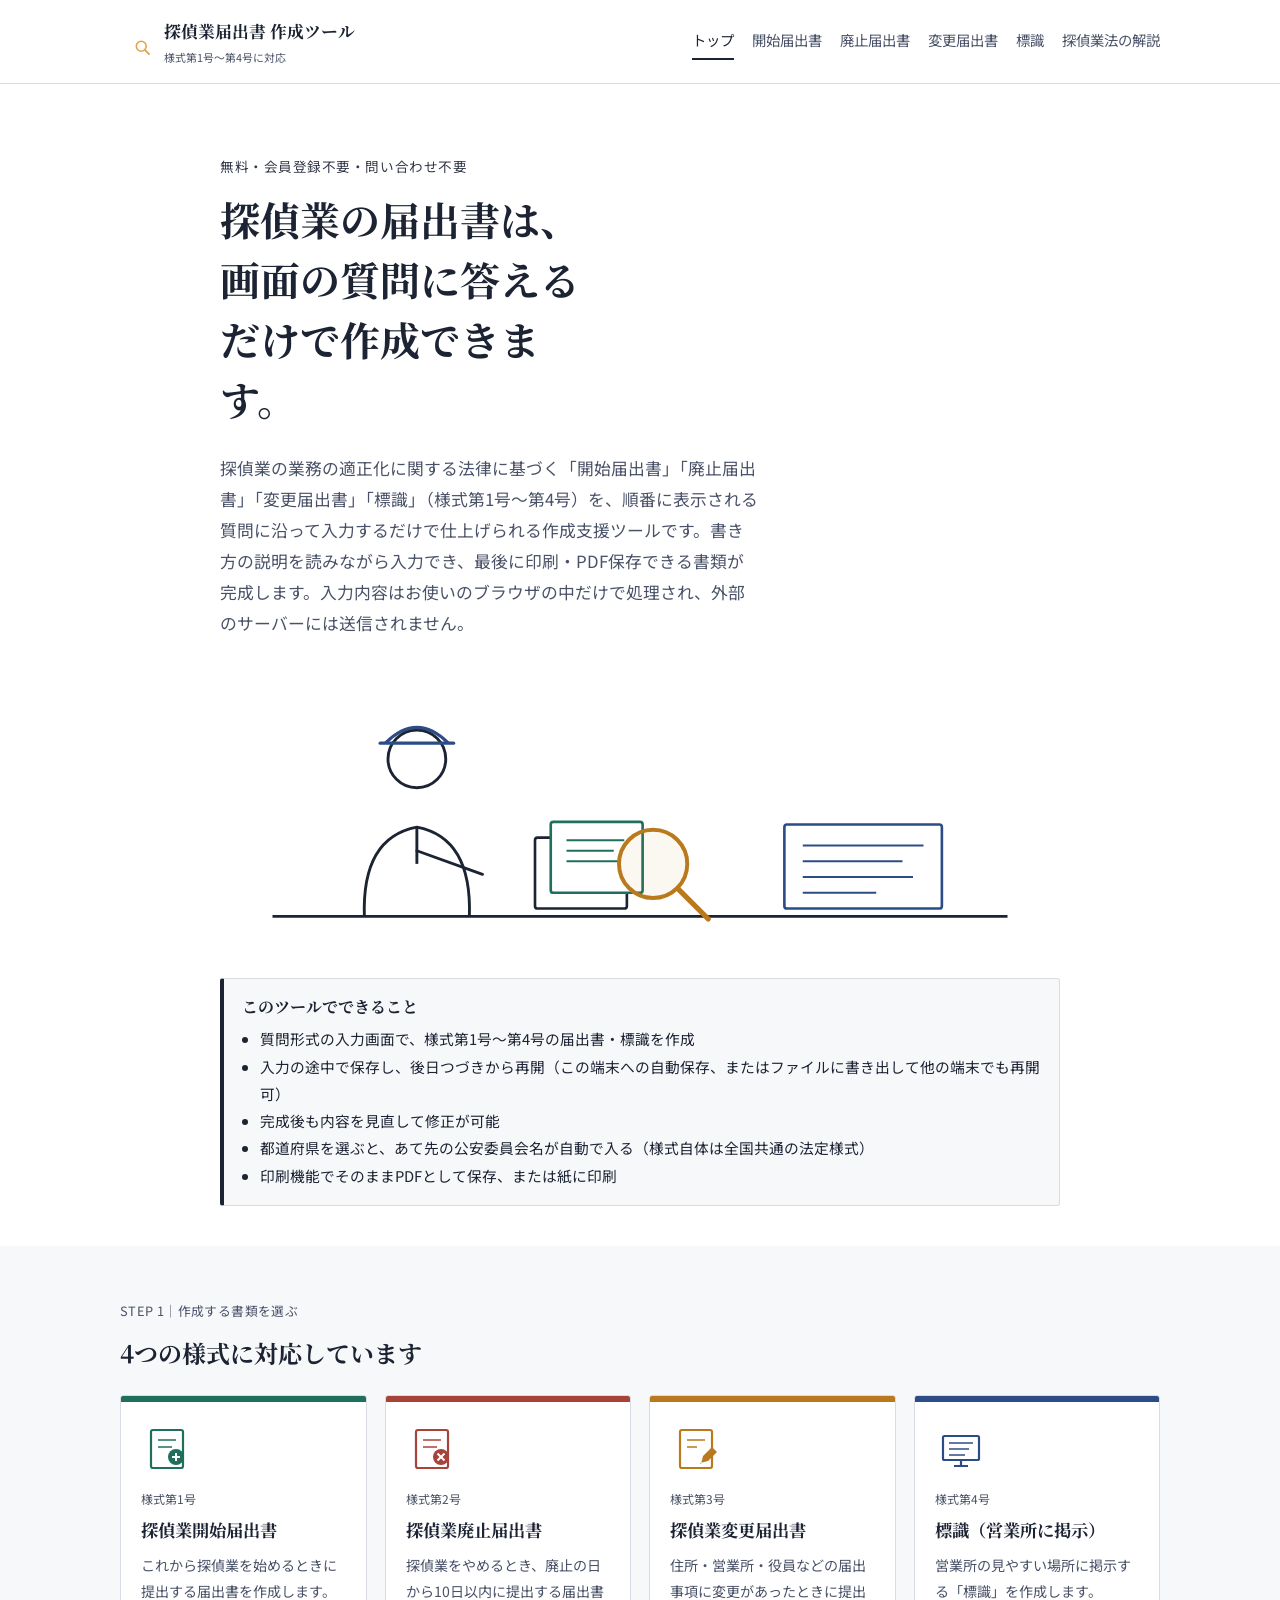
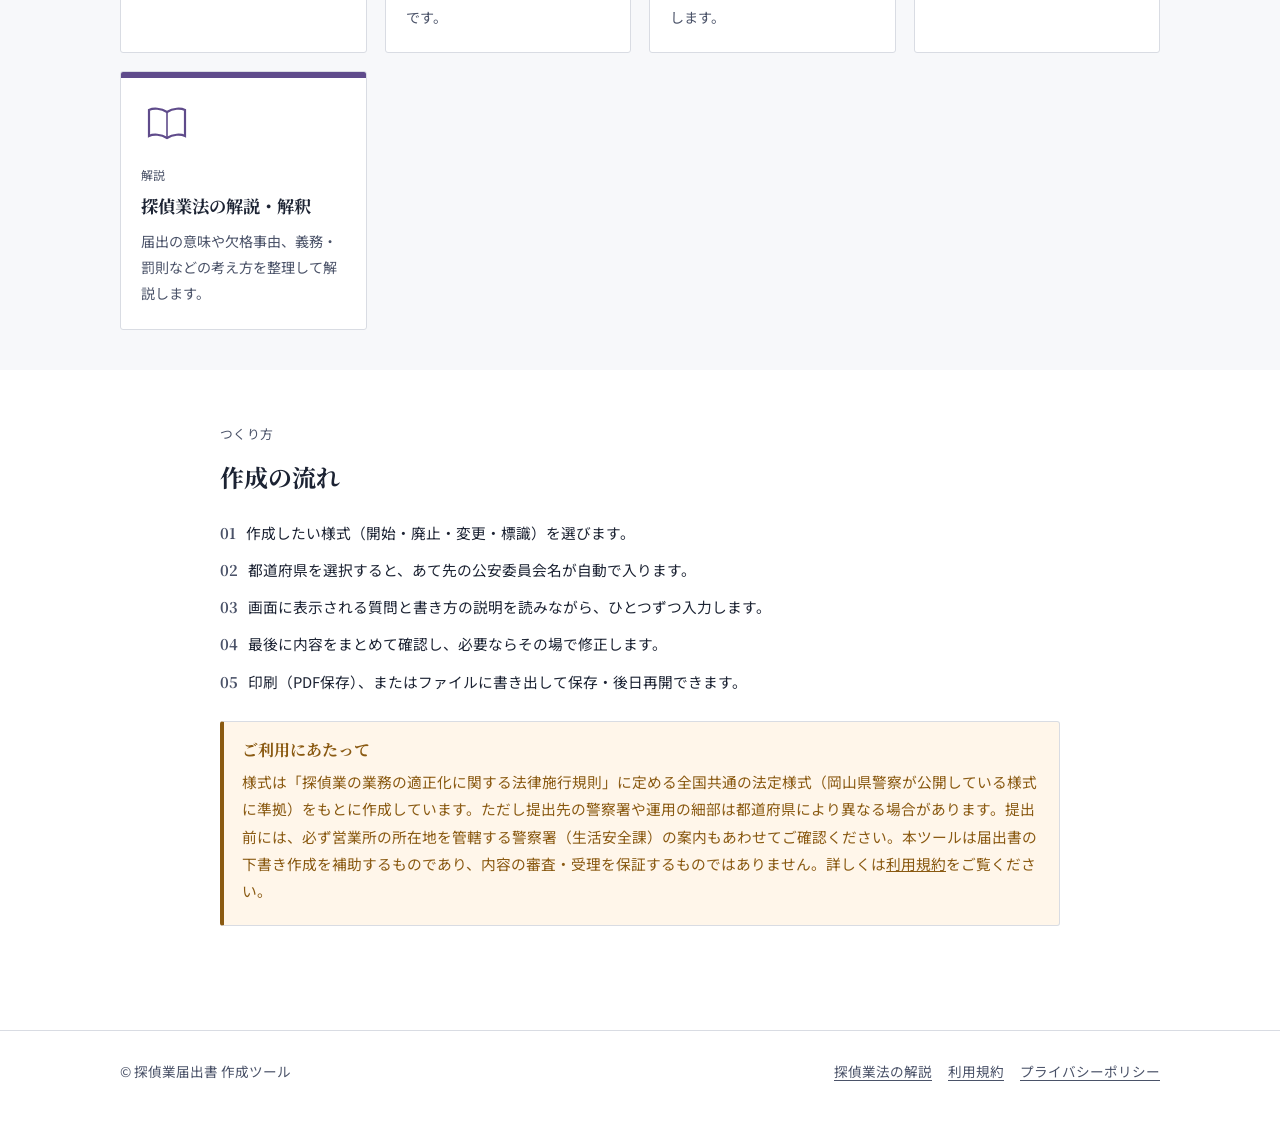
==== index.html @ f53069f6 "Add files via upload" ====
<!DOCTYPE html>
<html lang="ja">
<head>
<meta charset="UTF-8">
<meta name="viewport" content="width=device-width, initial-scale=1.0">
<title>探偵業届出書 作成ツール｜様式第1号〜第4号を画面の質問に答えるだけで作成</title>
<meta name="description" content="探偵業開始届出書・廃止届出書・変更届出書・標識（様式第1号〜第4号）を、画面の案内に沿って入力するだけで作成できる無料ツールです。会員登録や問い合わせ不要。入力内容はお使いの端末内だけで処理され、外部には送信されません。">
<link rel="canonical" href="https://leben-k.github.io/tantei/">
<link rel="icon" href="data:image/svg+xml,%3Csvg xmlns=%27http://www.w3.org/2000/svg%27 viewBox=%270 0 48 48%27%3E%3Crect x=%278%27 y=%276%27 width=%2724%27 height=%2730%27 rx=%271.5%27 fill=%27%23fff%27 stroke=%27%231c2333%27 stroke-width=%273%27/%3E%3Ccircle cx=%2730%27 cy=%2730%27 r=%277%27 fill=%27none%27 stroke=%27%23b9791c%27 stroke-width=%274%27/%3E%3Cline x1=%2735%27 y1=%2735%27 x2=%2742%27 y2=%2742%27 stroke=%27%23b9791c%27 stroke-width=%275%27 stroke-linecap=%27round%27/%3E%3C/svg%3E">
<link rel="stylesheet" href="assets/style.css">
</head>
<body>
<a class="skiplink" href="#main">本文へスキップ</a>

<header class="site-header">
  <div class="site-header__inner">
    <a class="brand" href="index.html">
      <svg class="brand__mark" viewBox="0 0 48 48" fill="none" xmlns="http://www.w3.org/2000/svg" aria-hidden="true">
        <rect x="8" y="6" width="24" height="30" rx="1.5" stroke="#ffffff" stroke-width="2"/>
        <line x1="13" y1="14" x2="27" y2="14" stroke="#ffffff" stroke-width="1.6"/>
        <line x1="13" y1="19" x2="24" y2="19" stroke="#ffffff" stroke-width="1.6"/>
        <circle cx="30" cy="30" r="7" stroke="#e0a24a" stroke-width="2.2"/>
        <line x1="35.2" y1="35.2" x2="41" y2="41" stroke="#e0a24a" stroke-width="2.4" stroke-linecap="round"/>
      </svg>
      <span class="brand__text">探偵業届出書 作成ツール<small>様式第1号〜第4号に対応</small></span>
    </a>
    <button class="nav-toggle" type="button" aria-label="メニューを開く" aria-expanded="false" aria-controls="gnav">☰</button>
    <nav class="gnav" id="gnav" aria-label="主要ナビゲーション">
      <a href="index.html" aria-current="page">トップ</a>
      <a href="form1.html">開始届出書</a>
      <a href="form2.html">廃止届出書</a>
      <a href="form3.html">変更届出書</a>
      <a href="form4.html">標識</a>
      <a href="guide.html">探偵業法の解説</a>
    </nav>
  </div>
</header>

<main id="main">
  <section class="hero">
    <div class="container">
      <p class="hero__eyebrow">無料・会員登録不要・問い合わせ不要</p>
      <h1>探偵業の届出書は、画面の質問に答えるだけで作成できます。</h1>
      <p class="lead">探偵業の業務の適正化に関する法律に基づく「開始届出書」「廃止届出書」「変更届出書」「標識」（様式第1号〜第4号）を、順番に表示される質問に沿って入力するだけで仕上げられる作成支援ツールです。書き方の説明を読みながら入力でき、最後に印刷・PDF保存できる書類が完成します。入力内容はお使いのブラウザの中だけで処理され、外部のサーバーには送信されません。</p>

      <div class="hero__figure" aria-hidden="true">
        <svg viewBox="0 0 640 220" xmlns="http://www.w3.org/2000/svg" role="img" aria-label="虫眼鏡で書類を確認する人物のイラスト">
          <!-- 机 -->
          <line x1="40" y1="190" x2="600" y2="190" stroke="#1c2333" stroke-width="2"/>
          <!-- 人物（線画） -->
          <circle cx="150" cy="70" r="22" stroke="#1c2333" stroke-width="2.2" fill="none"/>
          <path d="M110 190 Q108 130 150 122 Q192 130 190 190" stroke="#1c2333" stroke-width="2.2" fill="none"/>
          <path d="M150 122 L150 150" stroke="#1c2333" stroke-width="2.2"/>
          <path d="M150 140 L200 158" stroke="#1c2333" stroke-width="2.2" stroke-linecap="round"/>
          <!-- 帽子（探偵らしさ） -->
          <path d="M126 58 Q150 34 174 58" stroke="#2c4c86" stroke-width="2.4" fill="none"/>
          <line x1="122" y1="58" x2="178" y2="58" stroke="#2c4c86" stroke-width="2.4" stroke-linecap="round"/>
          <!-- 書類の山 -->
          <rect x="240" y="130" width="70" height="54" rx="2" stroke="#1c2333" stroke-width="2" fill="#fff"/>
          <rect x="252" y="118" width="70" height="54" rx="2" stroke="#1f6f5c" stroke-width="2" fill="#fff"/>
          <line x1="264" y1="132" x2="308" y2="132" stroke="#1f6f5c" stroke-width="1.4"/>
          <line x1="264" y1="140" x2="300" y2="140" stroke="#1f6f5c" stroke-width="1.4"/>
          <line x1="264" y1="148" x2="304" y2="148" stroke="#1f6f5c" stroke-width="1.4"/>
          <!-- 虫眼鏡 -->
          <circle cx="330" cy="150" r="26" stroke="#b9791c" stroke-width="3" fill="rgba(185,121,28,.06)"/>
          <line x1="349" y1="169" x2="372" y2="192" stroke="#b9791c" stroke-width="4" stroke-linecap="round"/>
          <!-- 標識（4号）の板 -->
          <rect x="430" y="120" width="120" height="64" rx="2" stroke="#2c4c86" stroke-width="2" fill="#fff"/>
          <line x1="444" y1="136" x2="536" y2="136" stroke="#2c4c86" stroke-width="1.6"/>
          <line x1="444" y1="148" x2="520" y2="148" stroke="#2c4c86" stroke-width="1.6"/>
          <line x1="444" y1="160" x2="528" y2="160" stroke="#2c4c86" stroke-width="1.6"/>
          <line x1="444" y1="172" x2="500" y2="172" stroke="#2c4c86" stroke-width="1.6"/>
        </svg>
      </div>

      <div class="callout" style="margin-top:22px">
        <h3>このツールでできること</h3>
        <ul style="margin:.4em 0 0; padding-left:1.2em">
          <li>質問形式の入力画面で、様式第1号〜第4号の届出書・標識を作成</li>
          <li>入力の途中で保存し、後日つづきから再開（この端末への自動保存、またはファイルに書き出して他の端末でも再開可）</li>
          <li>完成後も内容を見直して修正が可能</li>
          <li>都道府県を選ぶと、あて先の公安委員会名が自動で入る（様式自体は全国共通の法定様式）</li>
          <li>印刷機能でそのままPDFとして保存、または紙に印刷</li>
        </ul>
      </div>
    </div>
  </section>

  <section class="section section--tint">
    <div class="container container--wide">
      <div class="section-head">
        <p class="kicker">STEP 1｜作成する書類を選ぶ</p>
        <h2>4つの様式に対応しています</h2>
      </div>
      <div class="form-grid">

        <a class="form-card form-card--start" href="form1.html">
          <div class="form-card__tab"></div>
          <div class="form-card__body">
            <svg class="form-card__icon" viewBox="0 0 52 52" aria-hidden="true">
              <rect x="10" y="8" width="32" height="38" rx="2" fill="none" stroke="#1f6f5c" stroke-width="2.2"/>
              <line x1="17" y1="18" x2="35" y2="18" stroke="#1f6f5c" stroke-width="1.6"/>
              <line x1="17" y1="25" x2="31" y2="25" stroke="#1f6f5c" stroke-width="1.6"/>
              <circle cx="35" cy="35" r="8" fill="#1f6f5c"/>
              <line x1="35" y1="31" x2="35" y2="39" stroke="#fff" stroke-width="2"/>
              <line x1="31" y1="35" x2="39" y2="35" stroke="#fff" stroke-width="2"/>
            </svg>
            <div class="form-card__no">様式第1号</div>
            <div class="form-card__title">探偵業開始届出書</div>
            <div class="form-card__desc">これから探偵業を始めるときに提出する届出書を作成します。</div>
          </div>
        </a>

        <a class="form-card form-card--abolish" href="form2.html">
          <div class="form-card__tab"></div>
          <div class="form-card__body">
            <svg class="form-card__icon" viewBox="0 0 52 52" aria-hidden="true">
              <rect x="10" y="8" width="32" height="38" rx="2" fill="none" stroke="#a8433a" stroke-width="2.2"/>
              <line x1="17" y1="18" x2="35" y2="18" stroke="#a8433a" stroke-width="1.6"/>
              <line x1="17" y1="25" x2="31" y2="25" stroke="#a8433a" stroke-width="1.6"/>
              <circle cx="35" cy="35" r="8" fill="#a8433a"/>
              <line x1="31.5" y1="31.5" x2="38.5" y2="38.5" stroke="#fff" stroke-width="2"/>
              <line x1="38.5" y1="31.5" x2="31.5" y2="38.5" stroke="#fff" stroke-width="2"/>
            </svg>
            <div class="form-card__no">様式第2号</div>
            <div class="form-card__title">探偵業廃止届出書</div>
            <div class="form-card__desc">探偵業をやめるとき、廃止の日から10日以内に提出する届出書です。</div>
          </div>
        </a>

        <a class="form-card form-card--change" href="form3.html">
          <div class="form-card__tab"></div>
          <div class="form-card__body">
            <svg class="form-card__icon" viewBox="0 0 52 52" aria-hidden="true">
              <rect x="10" y="8" width="32" height="38" rx="2" fill="none" stroke="#b9791c" stroke-width="2.2"/>
              <line x1="17" y1="18" x2="35" y2="18" stroke="#b9791c" stroke-width="1.6"/>
              <line x1="17" y1="25" x2="27" y2="25" stroke="#b9791c" stroke-width="1.6"/>
              <path d="M31 42 L33 34 L42 25 L47 30 L38 39 L30 41 Z" fill="#b9791c"/>
            </svg>
            <div class="form-card__no">様式第3号</div>
            <div class="form-card__title">探偵業変更届出書</div>
            <div class="form-card__desc">住所・営業所・役員などの届出事項に変更があったときに提出します。</div>
          </div>
        </a>

        <a class="form-card form-card--sign" href="form4.html">
          <div class="form-card__tab"></div>
          <div class="form-card__body">
            <svg class="form-card__icon" viewBox="0 0 52 52" aria-hidden="true">
              <rect x="8" y="14" width="36" height="24" rx="1.5" fill="none" stroke="#2c4c86" stroke-width="2.2"/>
              <line x1="26" y1="38" x2="26" y2="44" stroke="#2c4c86" stroke-width="2.2"/>
              <line x1="19" y1="44" x2="33" y2="44" stroke="#2c4c86" stroke-width="2.2"/>
              <line x1="14" y1="21" x2="38" y2="21" stroke="#2c4c86" stroke-width="1.6"/>
              <line x1="14" y1="27" x2="34" y2="27" stroke="#2c4c86" stroke-width="1.6"/>
              <line x1="14" y1="33" x2="30" y2="33" stroke="#2c4c86" stroke-width="1.6"/>
            </svg>
            <div class="form-card__no">様式第4号</div>
            <div class="form-card__title">標識（営業所に掲示）</div>
            <div class="form-card__desc">営業所の見やすい場所に掲示する「標識」を作成します。</div>
          </div>
        </a>

        <a class="form-card form-card--guide" href="guide.html">
          <div class="form-card__tab"></div>
          <div class="form-card__body">
            <svg class="form-card__icon" viewBox="0 0 52 52" aria-hidden="true">
              <path d="M26 14 C20 10 12 10 8 12 V38 C12 36 20 36 26 40 C32 36 40 36 44 38 V12 C40 10 32 10 26 14 Z" fill="none" stroke="#5f4b8b" stroke-width="2.2"/>
              <line x1="26" y1="14" x2="26" y2="40" stroke="#5f4b8b" stroke-width="1.6"/>
            </svg>
            <div class="form-card__no">解説</div>
            <div class="form-card__title">探偵業法の解説・解釈</div>
            <div class="form-card__desc">届出の意味や欠格事由、義務・罰則などの考え方を整理して解説します。</div>
          </div>
        </a>

      </div>
    </div>
  </section>

  <section class="section">
    <div class="container">
      <div class="section-head">
        <p class="kicker">つくり方</p>
        <h2>作成の流れ</h2>
      </div>
      <ol class="steps-preview">
        <li><b>01</b> 作成したい様式（開始・廃止・変更・標識）を選びます。</li>
        <li><b>02</b> 都道府県を選択すると、あて先の公安委員会名が自動で入ります。</li>
        <li><b>03</b> 画面に表示される質問と書き方の説明を読みながら、ひとつずつ入力します。</li>
        <li><b>04</b> 最後に内容をまとめて確認し、必要ならその場で修正します。</li>
        <li><b>05</b> 印刷（PDF保存）、またはファイルに書き出して保存・後日再開できます。</li>
      </ol>

      <div class="callout callout--warn" style="margin-top:26px">
        <h3>ご利用にあたって</h3>
        <p>様式は「探偵業の業務の適正化に関する法律施行規則」に定める全国共通の法定様式（岡山県警察が公開している様式に準拠）をもとに作成しています。ただし提出先の警察署や運用の細部は都道府県により異なる場合があります。提出前には、必ず営業所の所在地を管轄する警察署（生活安全課）の案内もあわせてご確認ください。本ツールは届出書の下書き作成を補助するものであり、内容の審査・受理を保証するものではありません。詳しくは<a href="terms.html">利用規約</a>をご覧ください。</p>
      </div>
    </div>
  </section>
</main>

<footer class="site-footer">
  <div class="site-footer__inner">
    <div>© 探偵業届出書 作成ツール</div>
    <div class="foot-links">
      <a href="guide.html">探偵業法の解説</a>
      <a href="terms.html">利用規約</a>
      <a href="privacy.html" rel="nofollow">プライバシーポリシー</a>
    </div>
  </div>
</footer>

<script src="assets/nav.js"></script>
</body>
</html>
---- assets/style.css ----
/* ============================================================
   探偵業届出書作成ツール - 共通スタイル
   背景は白。様式ごとにアクセントカラーを変えて識別する。
   ============================================================ */

@import url('https://fonts.googleapis.com/css2?family=Noto+Serif+JP:wght@500;700&family=Noto+Sans+JP:wght@400;500;700&display=swap');

:root{
  --ink:        #1c2333;
  --ink-soft:   #4a5268;
  --line:       #d9dce3;
  --line-soft:  #eef0f4;
  --paper:      #ffffff;
  --paper-tint: #f7f8fa;
  --warn-bg:    #fff6ea;
  --warn-ink:   #8a5a12;

  --a-start:    #1f6f5c;
  --a-start-tint:#e6f2ee;
  --a-abolish:  #a8433a;
  --a-abolish-tint:#f7e9e7;
  --a-change:   #b9791c;
  --a-change-tint:#f8efdf;
  --a-sign:     #2c4c86;
  --a-sign-tint:#e8edf6;
  --a-guide:    #5f4b8b;
  --a-guide-tint:#efeaf7;
  --a-neutral:  #33394a;

  --radius: 3px;
  --serif: "Noto Serif JP", serif;
  --sans: "Noto Sans JP", -apple-system, BlinkMacSystemFont, "Hiragino Kaku Gothic ProN", sans-serif;
}

*{ box-sizing: border-box; }
body{
  margin:0;
  background: var(--paper);
  color: var(--ink);
  font-family: var(--sans);
  line-height: 1.85;
  font-size: 16px;
}
h1,h2,h3,h4{ font-family: var(--serif); line-height:1.5; margin:0 0 .6em; font-weight:700; }
a{ color: inherit; }
img,svg{ max-width:100%; display:block; }
button{ font-family: inherit; }

.container{ max-width: 880px; margin:0 auto; padding:0 20px; }
.container--wide{ max-width: 1080px; }

/* ---------- header ---------- */
.site-header{ border-bottom:1px solid var(--line); background: var(--paper); }
.site-header__inner{ max-width:1080px; margin:0 auto; padding:16px 20px; display:flex; align-items:center; justify-content:space-between; gap:16px; flex-wrap:wrap; }
.brand{ display:flex; align-items:center; gap:10px; text-decoration:none; color:var(--ink); }
.brand__mark{ width:34px; height:34px; flex:0 0 auto; }
.brand__text{ font-family:var(--serif); font-weight:700; font-size:1.05rem; }
.brand__text small{ display:block; font-family:var(--sans); font-weight:400; font-size:.68rem; color:var(--ink-soft); }
.gnav{ display:flex; gap:18px; font-size:.9rem; flex-wrap:wrap; }
.gnav a{ text-decoration:none; color:var(--ink-soft); padding:4px 0; border-bottom:2px solid transparent; }
.gnav a:hover, .gnav a[aria-current="page"]{ color:var(--ink); border-color: currentColor; }
.nav-toggle{
  display:none; background:var(--paper); border:1px solid var(--line); border-radius:var(--radius);
  width:40px; height:40px; align-items:center; justify-content:center; font-size:1.15rem;
  cursor:pointer; color:var(--ink); flex:0 0 auto;
}
@media (max-width:760px){
  .site-header__inner{ flex-wrap:wrap; }
  .nav-toggle{ display:inline-flex; }
  .gnav{ display:none; width:100%; flex-direction:column; gap:2px; }
  .gnav.is-open{ display:flex; padding-top:6px; }
  .gnav a{ padding:11px 6px; border-bottom:1px solid var(--line-soft); }
}

/* ---------- footer ---------- */
.site-footer{ border-top:1px solid var(--line); margin-top:64px; padding:28px 0 40px; color:var(--ink-soft); font-size:.85rem; }
.site-footer__inner{ max-width:1080px; margin:0 auto; padding:0 20px; display:flex; justify-content:space-between; flex-wrap:wrap; gap:14px 24px; }
.site-footer a{ text-decoration:underline; text-underline-offset:3px; }
.foot-links{ display:flex; gap:16px; flex-wrap:wrap; }

/* ---------- hero ---------- */
.hero{ padding:56px 0 40px; }
.hero__eyebrow{ color:var(--a-neutral); font-size:.85rem; letter-spacing:.04em; margin-bottom:10px; }
.hero h1{ font-size:clamp(1.7rem,4vw,2.5rem); max-width:15ch; }
.hero p.lead{ font-size:1.05rem; color:var(--ink-soft); max-width:60ch; }
.hero__figure{ margin:28px 0 8px; }

.section{ padding:40px 0; }
.section--tint{ background: var(--paper-tint); }
.section-head{ margin-bottom:24px; }
.section-head .kicker{ font-size:.8rem; color:var(--ink-soft); letter-spacing:.03em; }

/* ---------- form cards ---------- */
.form-grid{ display:grid; grid-template-columns:repeat(auto-fit,minmax(230px,1fr)); gap:18px; }
.form-card{ display:block; text-decoration:none; color:var(--ink); border:1px solid var(--line); border-radius:var(--radius); overflow:hidden; background:var(--paper); transition: box-shadow .18s ease, transform .18s ease; position:relative; }
.form-card:hover{ box-shadow:0 8px 24px rgba(20,20,30,.08); transform:translateY(-2px); }
.form-card__tab{ height:6px; }
.form-card__body{ padding:20px 20px 22px; }
.form-card__icon{ width:52px; height:52px; margin-bottom:14px; }
.form-card__no{ font-size:.75rem; color:var(--ink-soft); margin-bottom:4px; }
.form-card__title{ font-family:var(--serif); font-weight:700; font-size:1.08rem; margin-bottom:6px; }
.form-card__desc{ font-size:.88rem; color:var(--ink-soft); }
.form-card--start .form-card__tab{ background:var(--a-start); }
.form-card--abolish .form-card__tab{ background:var(--a-abolish); }
.form-card--change .form-card__tab{ background:var(--a-change); }
.form-card--sign .form-card__tab{ background:var(--a-sign); }
.form-card--guide .form-card__tab{ background:var(--a-guide); }

/* ---------- misc ---------- */
.callout{ border:1px solid var(--line); border-left:4px solid var(--ink); background:var(--paper-tint); padding:16px 18px; border-radius:var(--radius); font-size:.92rem; }
.callout--warn{ border-left-color:var(--warn-ink); background:var(--warn-bg); color:var(--warn-ink); }
.callout h3{ font-size:1rem; margin-bottom:.4em; }
.callout p{ margin:.3em 0; }
.steps-preview{ list-style:none; margin:0; padding:0; display:grid; gap:10px; }
.steps-preview li{ display:flex; gap:10px; align-items:baseline; font-size:.92rem; }
.steps-preview li b{ color:var(--ink-soft); font-weight:700; font-family:var(--serif); }

/* ============================================================
   ウィザード
   ============================================================ */
.wizard-shell[data-accent="start"]  { --accent:var(--a-start);  --accent-tint:var(--a-start-tint); }
.wizard-shell[data-accent="abolish"]{ --accent:var(--a-abolish);--accent-tint:var(--a-abolish-tint); }
.wizard-shell[data-accent="change"] { --accent:var(--a-change); --accent-tint:var(--a-change-tint); }
.wizard-shell[data-accent="sign"]   { --accent:var(--a-sign);   --accent-tint:var(--a-sign-tint); }

.wizard-header{ padding:30px 0 18px; border-bottom:1px solid var(--line); background:var(--accent-tint); }
.wizard-header .kicker{ color:var(--accent); font-weight:700; font-size:.82rem; margin-bottom:6px; }
.wizard-header h1{ font-size:clamp(1.4rem,3vw,1.9rem); }

.progress{ display:flex; gap:6px; margin-top:18px; flex-wrap:wrap; }
.progress__item{ flex:1 1 auto; min-width:30px; height:6px; border-radius:4px; background:var(--line); cursor:pointer; border:none; padding:0; }
.progress__item.is-done{ background:var(--accent); }
.progress__item.is-current{ background:var(--accent); outline:3px solid var(--accent-tint); outline-offset:1px; }
.progress__label{ font-size:.78rem; color:var(--ink-soft); margin-top:8px; }

.resume-banner{ margin:18px auto 0; max-width:880px; background:var(--accent-tint); border:1px solid var(--line); border-radius:var(--radius); padding:14px 18px; display:flex; align-items:center; justify-content:space-between; gap:14px; flex-wrap:wrap; font-size:.92rem; }

.wizard-body{ padding:34px 0 60px; }
.step-panel{ border:1px solid var(--line); border-radius:var(--radius); padding:28px 26px; background:var(--paper); }
.step-panel h2{ font-size:1.2rem; }
.step-panel .step-desc{ color:var(--ink-soft); font-size:.9rem; margin-bottom:22px; }

.field{ margin-bottom:20px; }
.field:last-child{ margin-bottom:0; }
.field label.field-label{ display:block; font-weight:700; font-size:.92rem; margin-bottom:6px; }
.field .req{ color:var(--a-abolish); font-weight:700; margin-left:4px; font-size:.78rem; }
.field .help{ font-size:.82rem; color:var(--ink-soft); margin:4px 0 8px; }
.field input[type=text], .field input[type=tel], .field input[type=number], .field textarea, .field select{
  width:100%; border:1px solid var(--line); border-radius:var(--radius); padding:10px 12px;
  font-size:.95rem; font-family:inherit; color:var(--ink); background:var(--paper);
}
.field input:focus, .field textarea:focus, .field select:focus{ outline:2px solid var(--accent); outline-offset:1px; border-color:var(--accent); }
.field textarea{ min-height:84px; resize:vertical; }
.field-error{ color:var(--a-abolish); font-size:.82rem; margin-top:5px; display:none; }
.field.has-error input, .field.has-error select, .field.has-error textarea{ border-color:var(--a-abolish); }
.field.has-error .field-error{ display:block; }

.radio-group, .check-group{ display:flex; flex-direction:column; gap:8px; }
.radio-row, .check-row{ display:flex; align-items:center; gap:8px; border:1px solid var(--line); border-radius:var(--radius); padding:9px 12px; cursor:pointer; font-size:.92rem; }
.radio-row.is-checked, .check-row.is-checked{ border-color:var(--accent); background:var(--accent-tint); }
.radio-row input, .check-row input{ accent-color:var(--accent); }

.eradate{ display:flex; gap:8px; flex-wrap:wrap; align-items:center; }
.eradate select{ width:auto; }
.field .eradate input[type=number]{ width:5.5em; text-align:right; }
.eradate span{ font-size:.9rem; color:var(--ink-soft); }

.grid-2{ display:grid; grid-template-columns:1fr 1fr; gap:16px; }
@media (max-width:600px){ .grid-2{ grid-template-columns:1fr; } }

.repeater-item{ border:1px dashed var(--line); border-radius:var(--radius); padding:16px; margin-bottom:14px; position:relative; background:var(--paper-tint); }
.repeater-item__title{ font-weight:700; font-size:.88rem; margin-bottom:12px; color:var(--accent); }
.repeater-remove{ position:absolute; top:10px; right:10px; background:none; border:1px solid var(--line); border-radius:var(--radius); font-size:.75rem; padding:4px 9px; cursor:pointer; color:var(--ink-soft); }
.repeater-add{ border:1px solid var(--accent); color:var(--accent); background:var(--paper); border-radius:var(--radius); padding:9px 16px; font-size:.88rem; cursor:pointer; }

.step-nav{ display:flex; justify-content:space-between; margin-top:26px; gap:12px; flex-wrap:wrap; }

.btn{ display:inline-flex; align-items:center; gap:8px; border-radius:var(--radius); padding:11px 22px; font-size:.92rem; font-weight:700; cursor:pointer; border:1px solid var(--accent); background:var(--accent); color:#fff; text-decoration:none; }
.btn:hover{ filter:brightness(1.08); }
.btn[disabled]{ opacity:.4; cursor:not-allowed; }
.btn--ghost{ background:var(--paper); color:var(--accent); }
.btn--muted{ background:var(--paper); color:var(--ink-soft); border-color:var(--line); }
.btn--sm{ padding:7px 14px; font-size:.82rem; }
.btn--danger{ background:#fff; color:var(--a-abolish); border-color:var(--a-abolish); }

.toolbar{ display:flex; gap:10px; flex-wrap:wrap; margin:18px 0; }

.review-section{ border:1px solid var(--line); border-radius:var(--radius); margin-bottom:16px; overflow:hidden; }
.review-section__head{ display:flex; justify-content:space-between; align-items:center; background:var(--accent-tint); padding:10px 16px; }
.review-section__head h3{ font-size:.96rem; margin:0; }
.review-table{ width:100%; border-collapse:collapse; font-size:.9rem; }
.review-table th, .review-table td{ text-align:left; padding:9px 16px; border-top:1px solid var(--line-soft); vertical-align:top; }
.review-table th{ width:34%; color:var(--ink-soft); font-weight:500; }

.doc-sheet{ background:#fff; border:1px solid var(--line); padding:18mm 16mm; max-width:210mm; margin:0 auto; font-size:13px; color:#000; }
.doc-office{ text-align:right; font-size:11px; margin-bottom:6px; }
.doc-office table{ margin-left:auto; border-collapse:collapse; }
.doc-office td{ border:1px solid #000; padding:3px 8px; }
.doc-title{ text-align:center; font-family:var(--serif); font-size:20px; font-weight:700; letter-spacing:.3em; margin:10px 0 18px; }
.doc-lawline{ font-size:12px; margin-bottom:10px; }
.doc-date-line{ text-align:right; font-size:13px; margin:6px 0; }
.doc-to{ font-size:14px; margin-bottom:14px; }
table.doc-table{ width:100%; border-collapse:collapse; margin-bottom:16px; }
table.doc-table th, table.doc-table td{ border:1px solid #000; padding:6px 8px; font-size:12.5px; vertical-align:top; }
table.doc-table th{ background:#f2f2f2; font-weight:500; white-space:nowrap; width:22%; }
.doc-table .furigana{ font-size:11px; color:#333; }
.doc-note{ font-size:11px; color:#333; margin-top:6px; }
.doc-sub-title{ font-weight:700; margin:18px 0 8px; font-size:13px; }

@media print{
  .no-print,
  .site-header, .site-footer, .wizard-header,
  .progress, .progress__label, .review-section{ display:none !important; }
  .doc-sheet{ border:none; padding:0; max-width:none; font-size:12px; }
  .wizard-body{ padding:0; }
  @page{ size:A4; margin:14mm; }
}

.prose{ max-width:760px; }
.prose h2{ margin-top:2em; font-size:1.3rem; border-bottom:2px solid var(--line); padding-bottom:.3em; }
.prose h3{ margin-top:1.6em; font-size:1.08rem; }
.prose p, .prose li{ font-size:.98rem; }
.prose table{ width:100%; border-collapse:collapse; margin:1em 0; font-size:.92rem; }
.prose th, .prose td{ border:1px solid var(--line); padding:8px 10px; text-align:left; }
.prose th{ background:var(--paper-tint); }
.toc{ background:var(--paper-tint); border:1px solid var(--line); border-radius:var(--radius); padding:18px 22px; margin:24px 0; }
.toc a{ text-decoration:none; }
.badge-noindex{ display:inline-block; font-size:.72rem; color:var(--ink-soft); border:1px solid var(--line); border-radius:20px; padding:2px 10px; }

.pref-select-row{ display:flex; gap:10px; align-items:center; flex-wrap:wrap; }

.skiplink{ position:absolute; left:-999px; top:auto; background:var(--ink); color:#fff; padding:10px 16px; border-radius:var(--radius); }
.skiplink:focus{ left:12px; top:12px; z-index:999; }
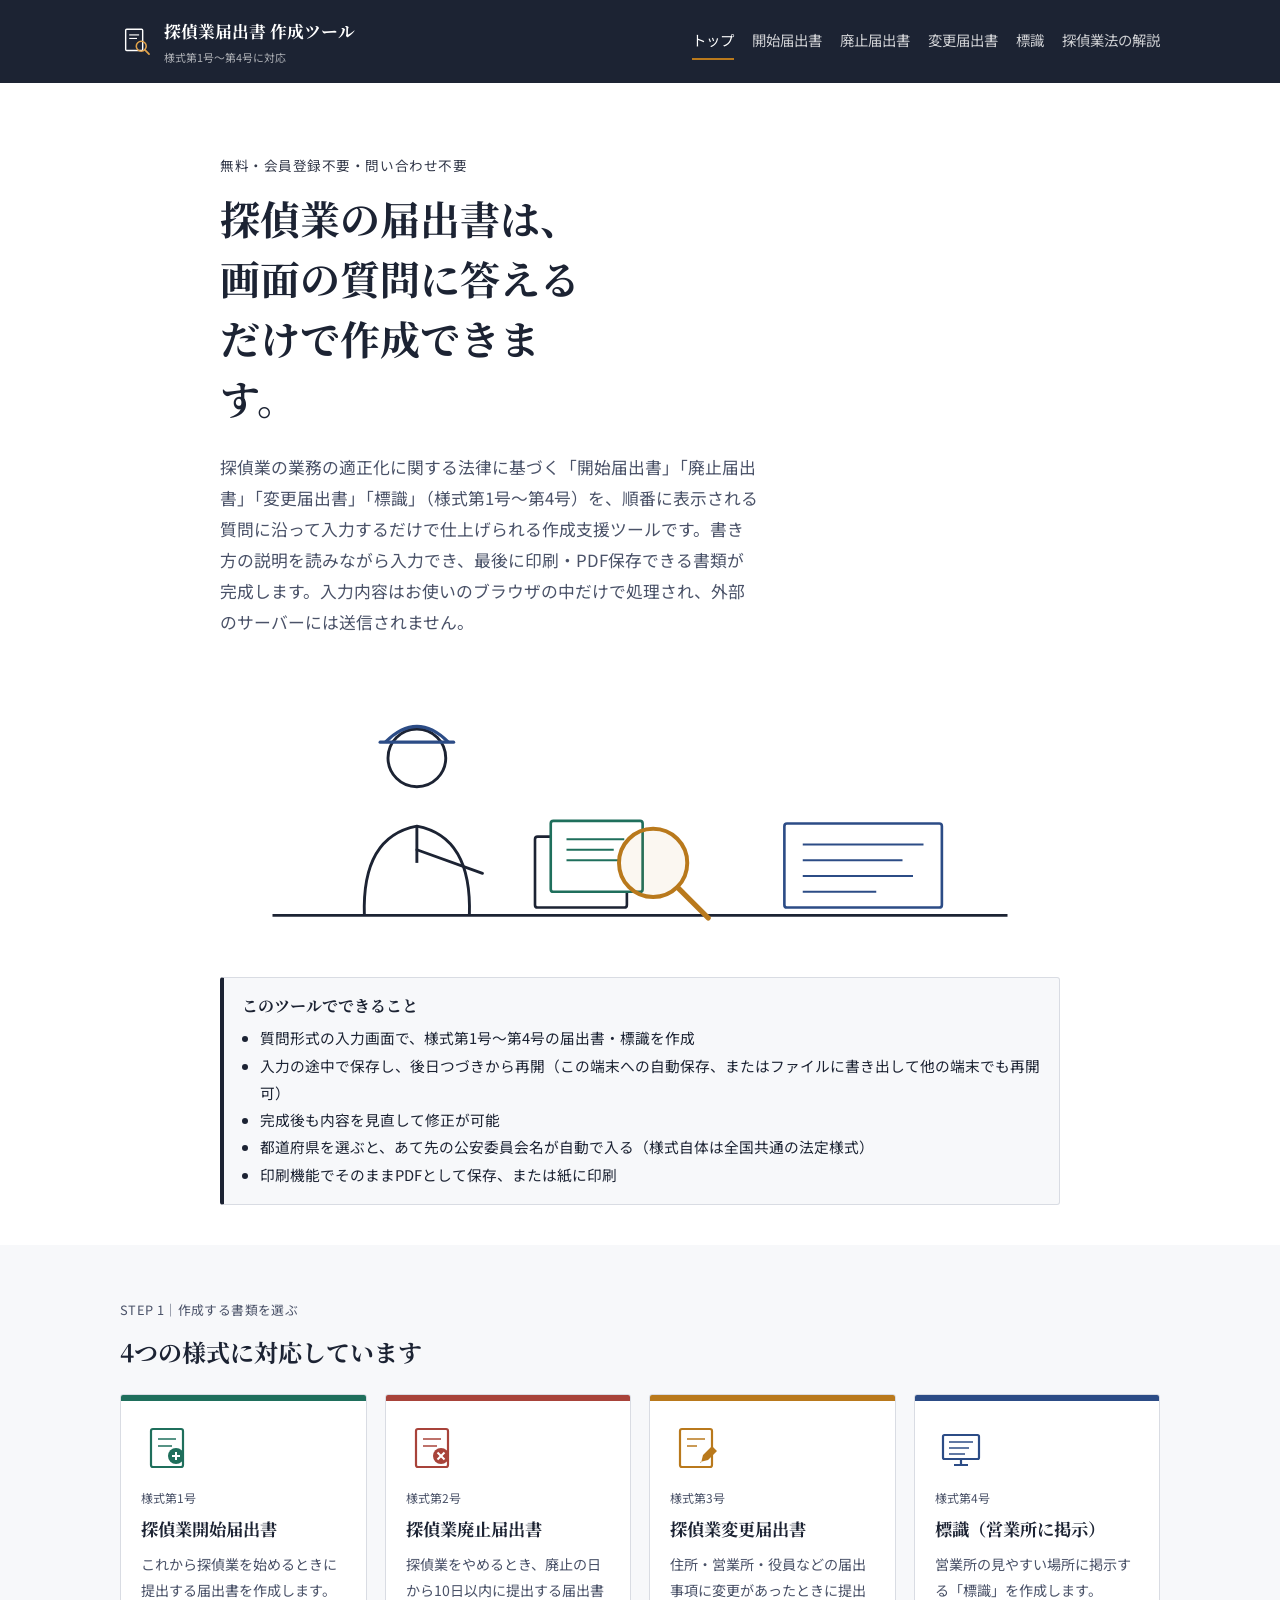
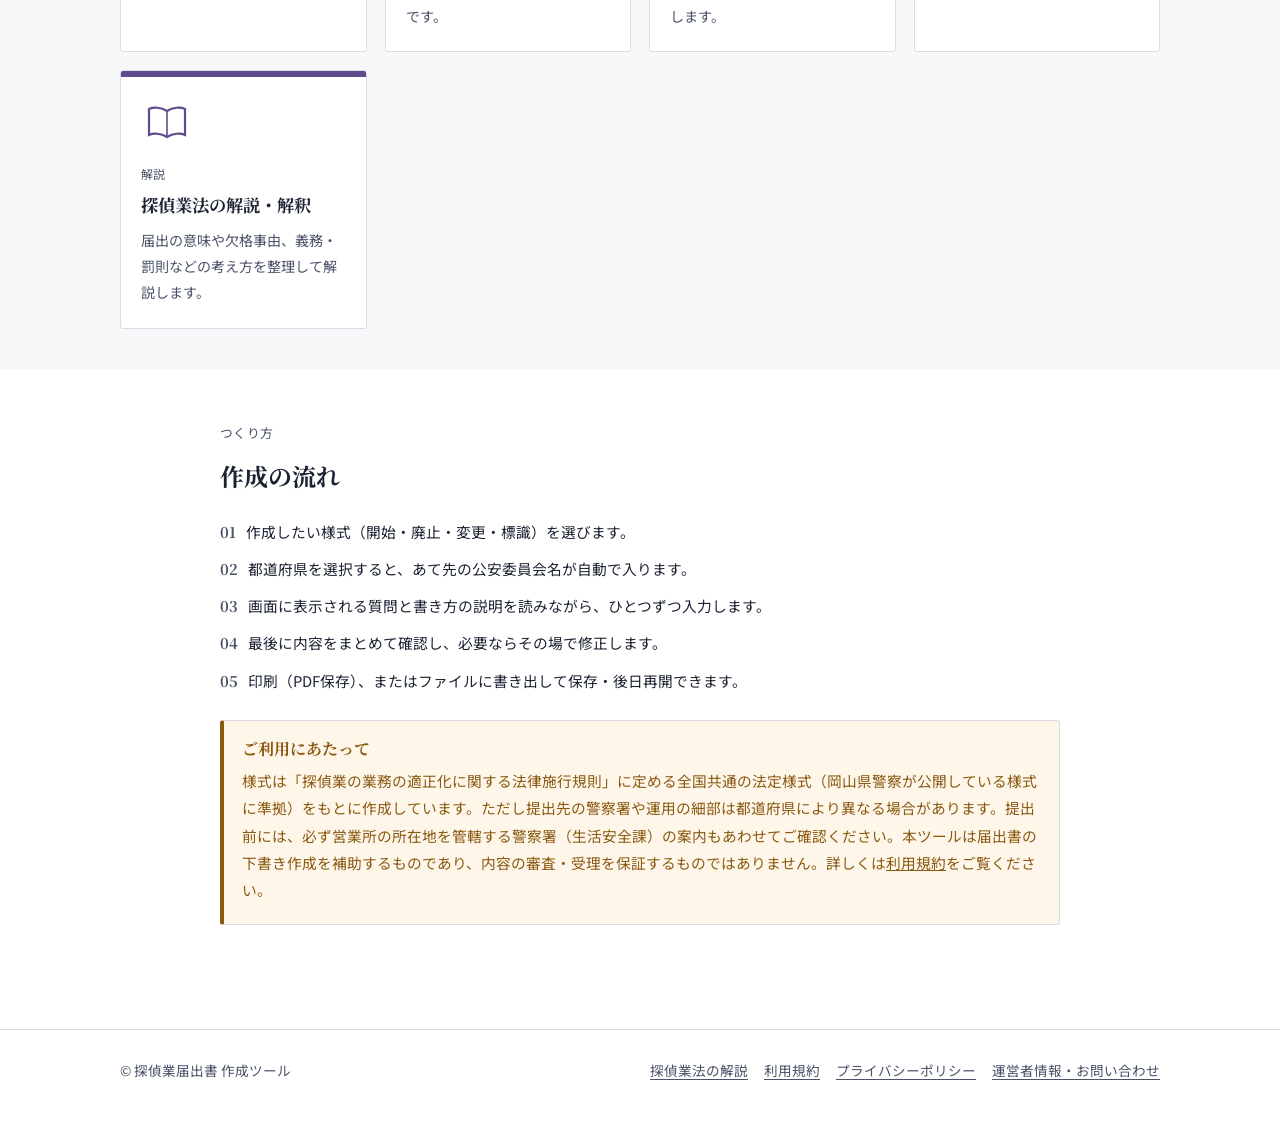
==== commit cfb37615: "Add files via upload" ====
--- a/index.html
+++ b/index.html
@@ -206,6 +206,7 @@
       <a href="guide.html">探偵業法の解説</a>
       <a href="terms.html">利用規約</a>
       <a href="privacy.html" rel="nofollow">プライバシーポリシー</a>
+      <a href="operator.html">運営者情報・お問い合わせ</a>
     </div>
   </div>
 </footer>
--- a/assets/style.css
+++ b/assets/style.css
@@ -50,26 +50,26 @@
 .container--wide{ max-width: 1080px; }
 
 /* ---------- header ---------- */
-.site-header{ border-bottom:1px solid var(--line); background: var(--paper); }
+.site-header{ background: var(--ink); }
 .site-header__inner{ max-width:1080px; margin:0 auto; padding:16px 20px; display:flex; align-items:center; justify-content:space-between; gap:16px; flex-wrap:wrap; }
-.brand{ display:flex; align-items:center; gap:10px; text-decoration:none; color:var(--ink); }
+.brand{ display:flex; align-items:center; gap:10px; text-decoration:none; color:#fff; }
 .brand__mark{ width:34px; height:34px; flex:0 0 auto; }
 .brand__text{ font-family:var(--serif); font-weight:700; font-size:1.05rem; }
-.brand__text small{ display:block; font-family:var(--sans); font-weight:400; font-size:.68rem; color:var(--ink-soft); }
+.brand__text small{ display:block; font-family:var(--sans); font-weight:400; font-size:.68rem; color:rgba(255,255,255,.65); }
 .gnav{ display:flex; gap:18px; font-size:.9rem; flex-wrap:wrap; }
-.gnav a{ text-decoration:none; color:var(--ink-soft); padding:4px 0; border-bottom:2px solid transparent; }
-.gnav a:hover, .gnav a[aria-current="page"]{ color:var(--ink); border-color: currentColor; }
+.gnav a{ text-decoration:none; color:rgba(255,255,255,.78); padding:4px 0; border-bottom:2px solid transparent; }
+.gnav a:hover, .gnav a[aria-current="page"]{ color:#fff; border-color: var(--a-change); }
 .nav-toggle{
-  display:none; background:var(--paper); border:1px solid var(--line); border-radius:var(--radius);
+  display:none; background:rgba(255,255,255,.08); border:1px solid rgba(255,255,255,.3); border-radius:var(--radius);
   width:40px; height:40px; align-items:center; justify-content:center; font-size:1.15rem;
-  cursor:pointer; color:var(--ink); flex:0 0 auto;
+  cursor:pointer; color:#fff; flex:0 0 auto;
 }
 @media (max-width:760px){
   .site-header__inner{ flex-wrap:wrap; }
   .nav-toggle{ display:inline-flex; }
   .gnav{ display:none; width:100%; flex-direction:column; gap:2px; }
   .gnav.is-open{ display:flex; padding-top:6px; }
-  .gnav a{ padding:11px 6px; border-bottom:1px solid var(--line-soft); }
+  .gnav a{ padding:11px 6px; border-bottom:1px solid rgba(255,255,255,.15); }
 }
 
 /* ---------- footer ---------- */
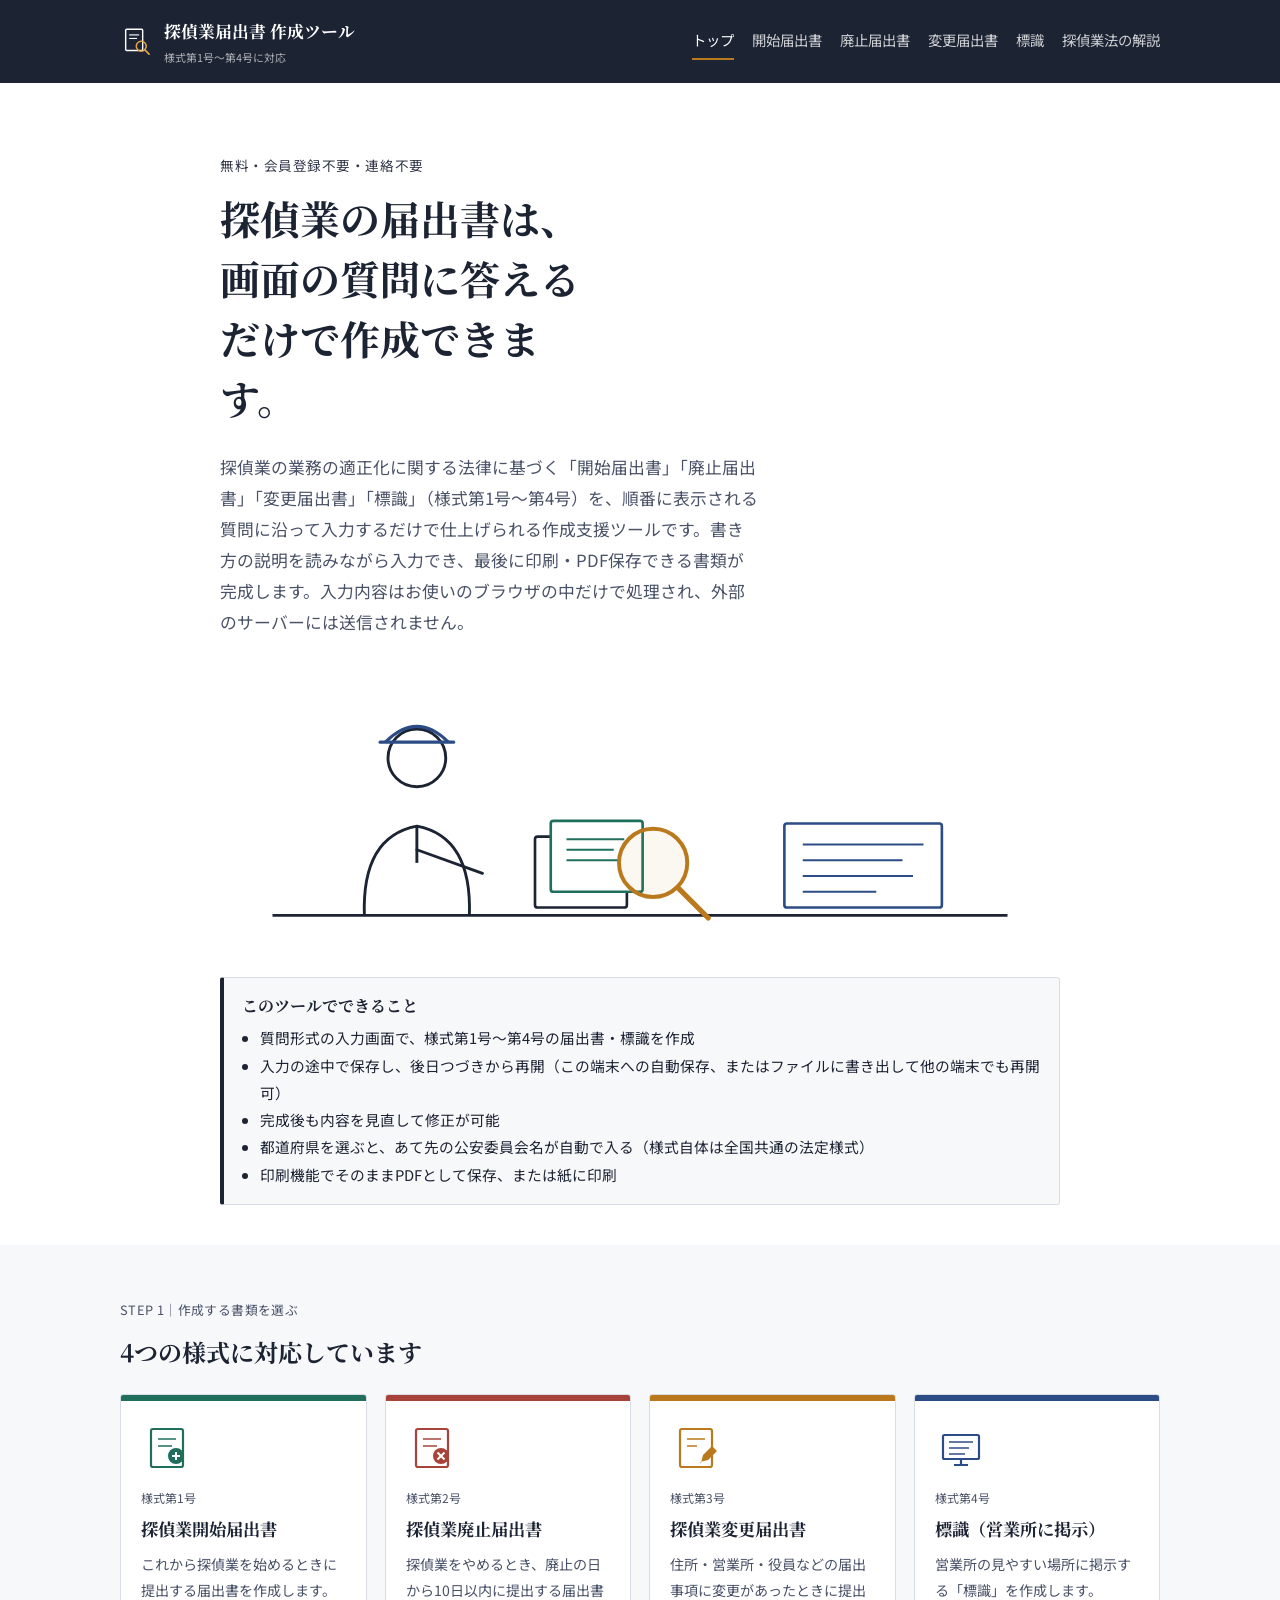
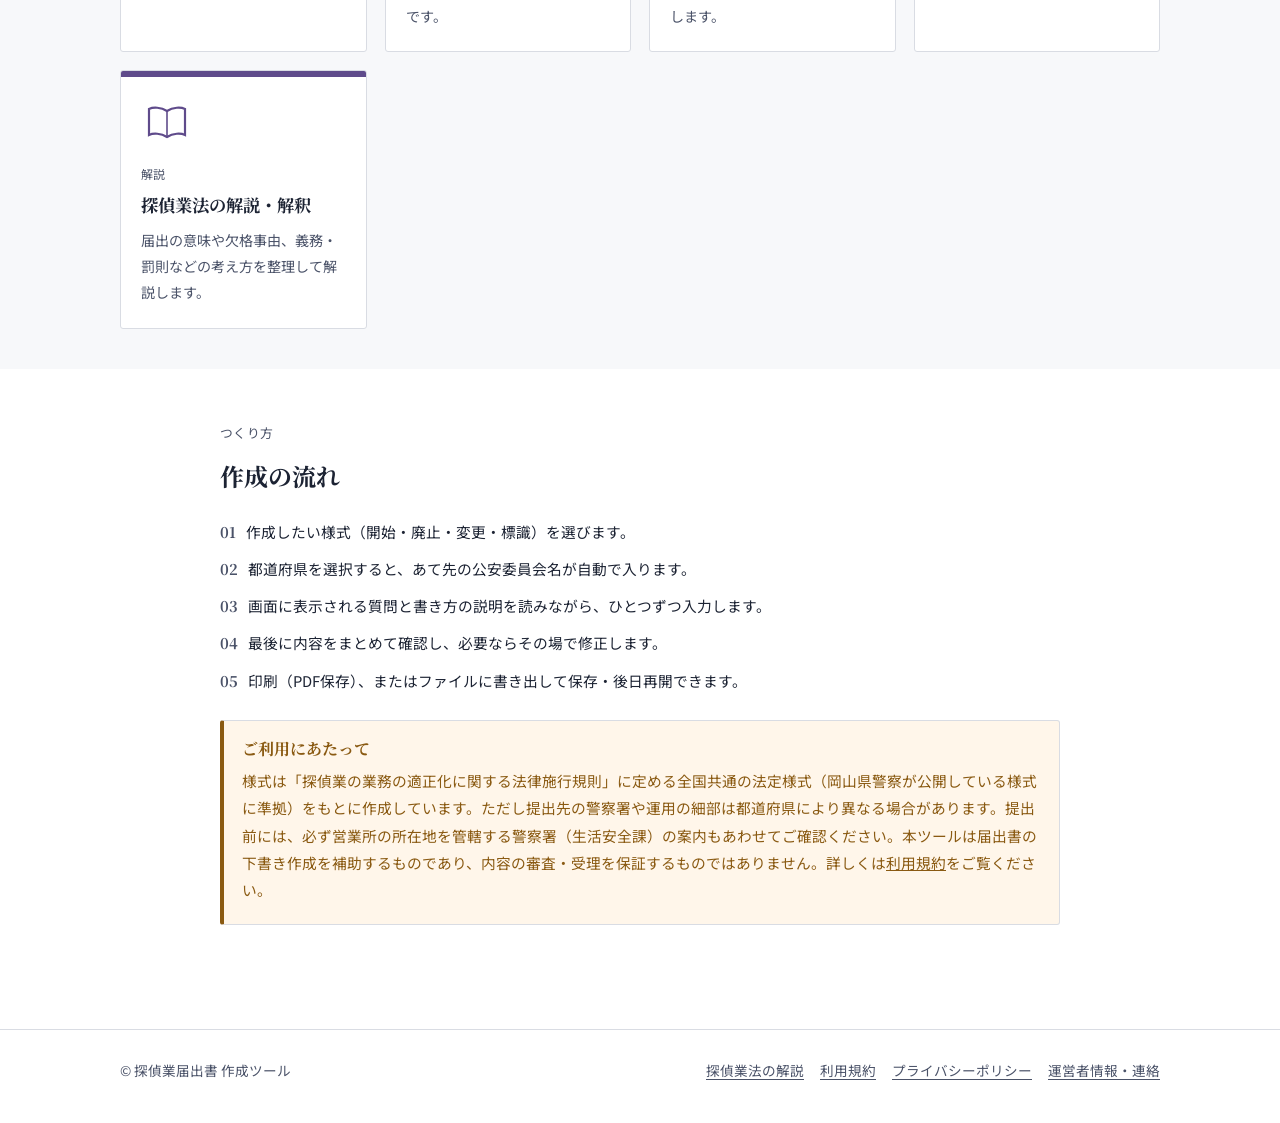
==== commit a7891ae7: "Add files via upload" ====
--- a/index.html
+++ b/index.html
@@ -4,7 +4,7 @@
 <meta charset="UTF-8">
 <meta name="viewport" content="width=device-width, initial-scale=1.0">
 <title>探偵業届出書 作成ツール｜様式第1号〜第4号を画面の質問に答えるだけで作成</title>
-<meta name="description" content="探偵業開始届出書・廃止届出書・変更届出書・標識（様式第1号〜第4号）を、画面の案内に沿って入力するだけで作成できる無料ツールです。会員登録や問い合わせ不要。入力内容はお使いの端末内だけで処理され、外部には送信されません。">
+<meta name="description" content="探偵業開始届出書・廃止届出書・変更届出書・標識（様式第1号〜第4号）を、画面の案内に沿って入力するだけで作成できる無料ツールです。会員登録や連絡不要。入力内容はお使いの端末内だけで処理され、外部には送信されません。">
 <link rel="canonical" href="https://leben-k.github.io/tantei/">
 <link rel="icon" href="data:image/svg+xml,%3Csvg xmlns=%27http://www.w3.org/2000/svg%27 viewBox=%270 0 48 48%27%3E%3Crect x=%278%27 y=%276%27 width=%2724%27 height=%2730%27 rx=%271.5%27 fill=%27%23fff%27 stroke=%27%231c2333%27 stroke-width=%273%27/%3E%3Ccircle cx=%2730%27 cy=%2730%27 r=%277%27 fill=%27none%27 stroke=%27%23b9791c%27 stroke-width=%274%27/%3E%3Cline x1=%2735%27 y1=%2735%27 x2=%2742%27 y2=%2742%27 stroke=%27%23b9791c%27 stroke-width=%275%27 stroke-linecap=%27round%27/%3E%3C/svg%3E">
 <link rel="stylesheet" href="assets/style.css">
@@ -39,7 +39,7 @@
 <main id="main">
   <section class="hero">
     <div class="container">
-      <p class="hero__eyebrow">無料・会員登録不要・問い合わせ不要</p>
+      <p class="hero__eyebrow">無料・会員登録不要・連絡不要</p>
       <h1>探偵業の届出書は、画面の質問に答えるだけで作成できます。</h1>
       <p class="lead">探偵業の業務の適正化に関する法律に基づく「開始届出書」「廃止届出書」「変更届出書」「標識」（様式第1号〜第4号）を、順番に表示される質問に沿って入力するだけで仕上げられる作成支援ツールです。書き方の説明を読みながら入力でき、最後に印刷・PDF保存できる書類が完成します。入力内容はお使いのブラウザの中だけで処理され、外部のサーバーには送信されません。</p>
 
@@ -206,7 +206,7 @@
       <a href="guide.html">探偵業法の解説</a>
       <a href="terms.html">利用規約</a>
       <a href="privacy.html" rel="nofollow">プライバシーポリシー</a>
-      <a href="operator.html">運営者情報・お問い合わせ</a>
+      <a href="operator.html">運営者情報・連絡</a>
     </div>
   </div>
 </footer>
--- a/assets/style.css
+++ b/assets/style.css
@@ -145,7 +145,7 @@
 .field label.field-label{ display:block; font-weight:700; font-size:.92rem; margin-bottom:6px; }
 .field .req{ color:var(--a-abolish); font-weight:700; margin-left:4px; font-size:.78rem; }
 .field .help{ font-size:.82rem; color:var(--ink-soft); margin:4px 0 8px; }
-.field input[type=text], .field input[type=tel], .field input[type=number], .field textarea, .field select{
+.field input[type=text], .field input[type=tel], .field input[type=number], .field input[type=email], .field textarea, .field select{
   width:100%; border:1px solid var(--line); border-radius:var(--radius); padding:10px 12px;
   font-size:.95rem; font-family:inherit; color:var(--ink); background:var(--paper);
 }
@@ -184,6 +184,11 @@
 .btn--danger{ background:#fff; color:var(--a-abolish); border-color:var(--a-abolish); }
 
 .toolbar{ display:flex; gap:10px; flex-wrap:wrap; margin:18px 0; }
+
+.toolbar-help{ list-style:none; margin:0 0 22px; padding:12px 16px; background:var(--paper-tint); border:1px solid var(--line-soft); border-radius:var(--radius); color:var(--ink-soft); font-size:.82rem; line-height:1.7; }
+.toolbar-help li{ margin:0; }
+.toolbar-help li + li{ margin-top:4px; }
+.toolbar-help strong{ color:var(--ink); }
 
 .review-section{ border:1px solid var(--line); border-radius:var(--radius); margin-bottom:16px; overflow:hidden; }
 .review-section__head{ display:flex; justify-content:space-between; align-items:center; background:var(--accent-tint); padding:10px 16px; }
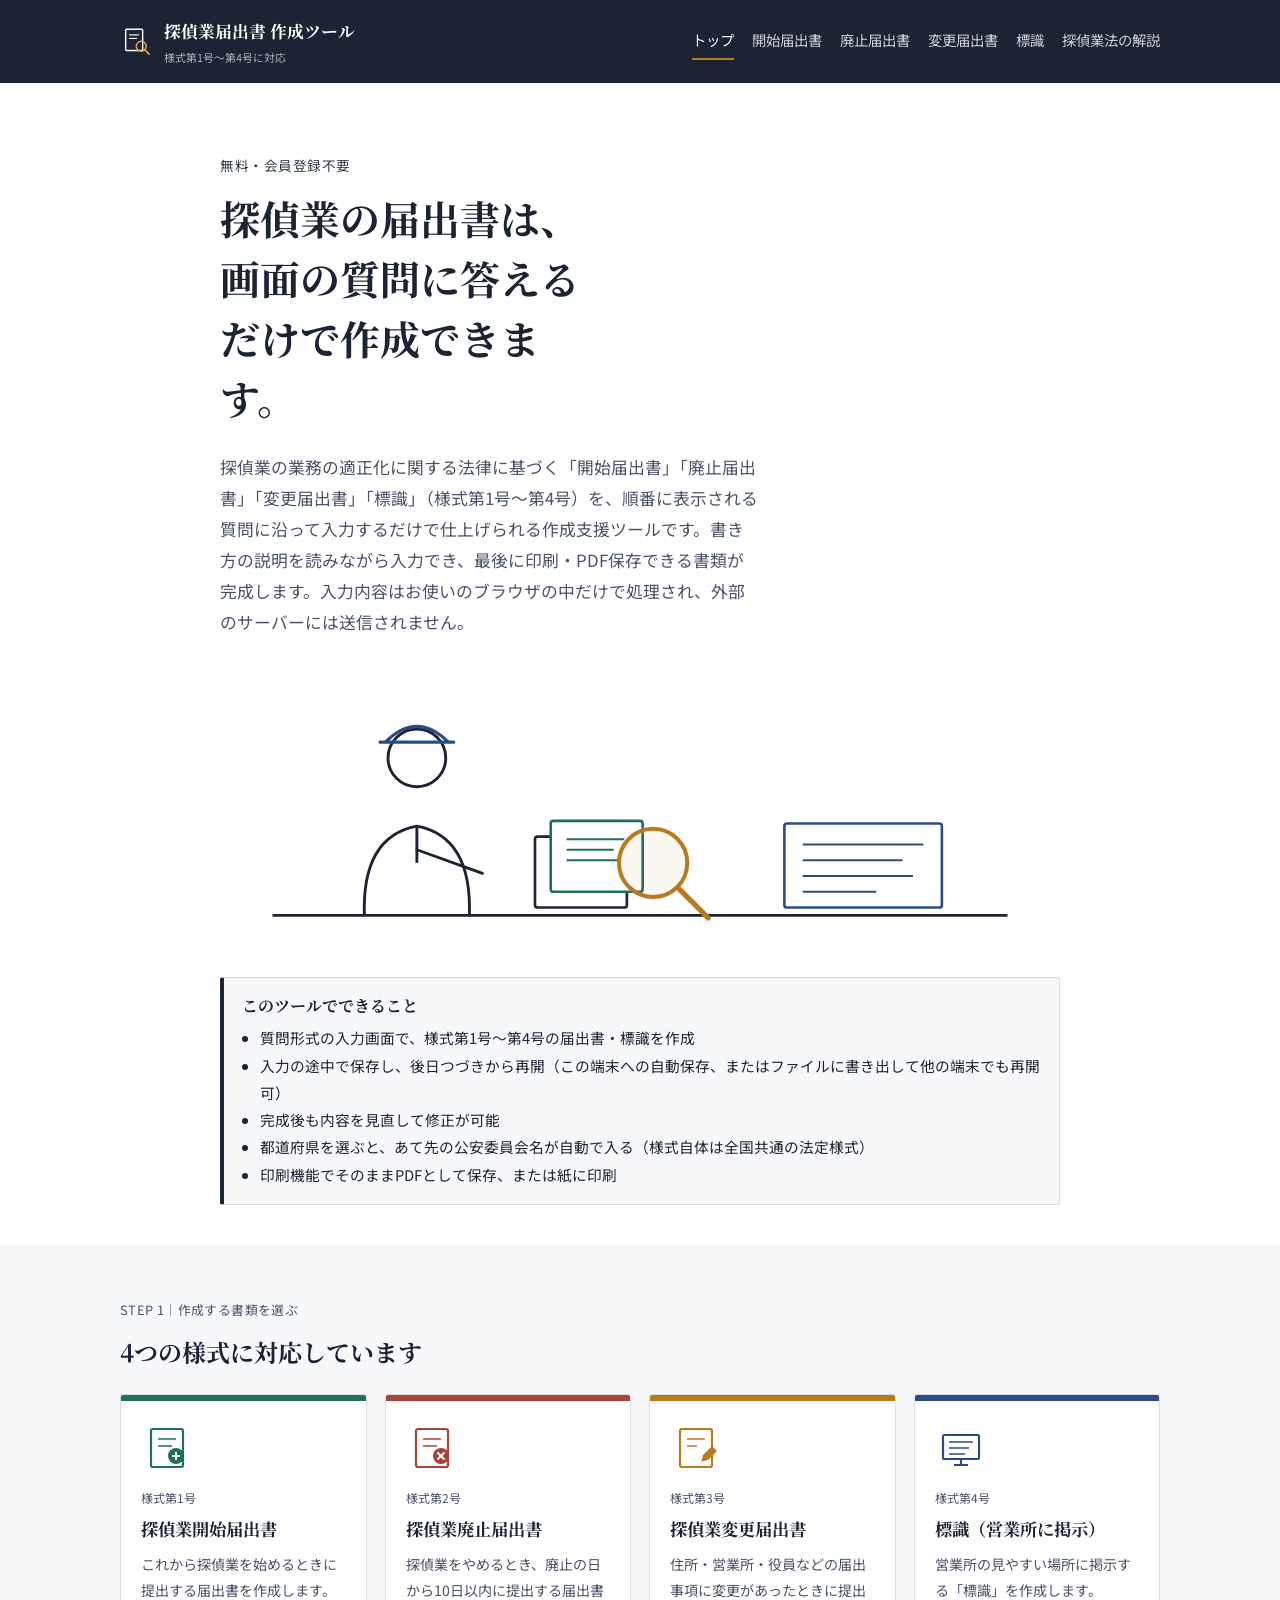
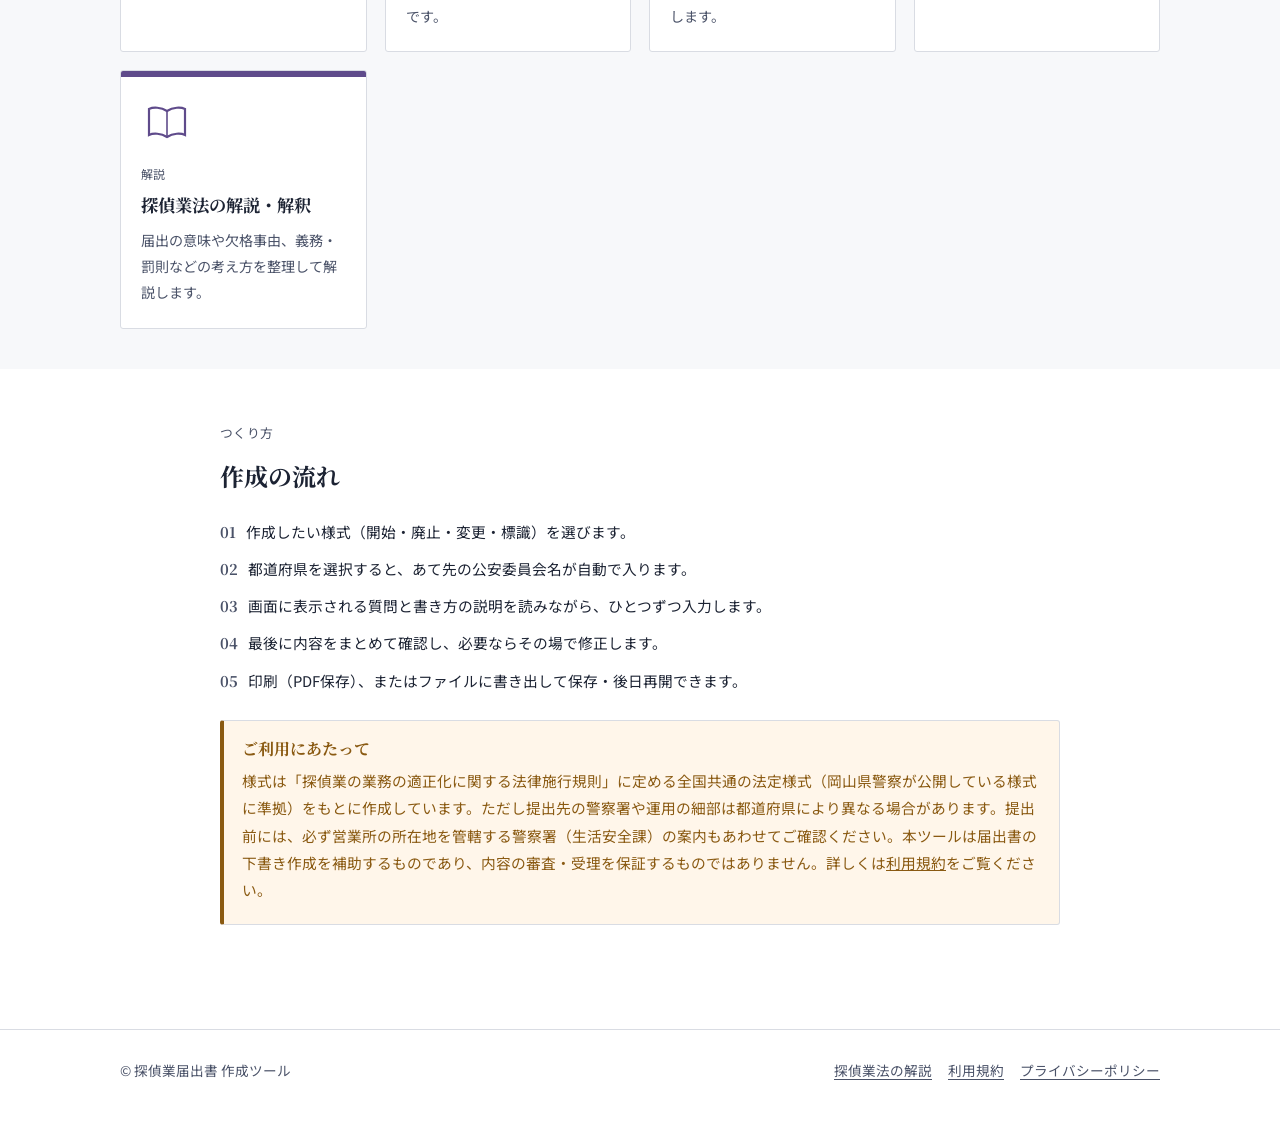
==== commit 639e7550: "Add files via upload" ====
--- a/index.html
+++ b/index.html
@@ -4,7 +4,7 @@
 <meta charset="UTF-8">
 <meta name="viewport" content="width=device-width, initial-scale=1.0">
 <title>探偵業届出書 作成ツール｜様式第1号〜第4号を画面の質問に答えるだけで作成</title>
-<meta name="description" content="探偵業開始届出書・廃止届出書・変更届出書・標識（様式第1号〜第4号）を、画面の案内に沿って入力するだけで作成できる無料ツールです。会員登録や連絡不要。入力内容はお使いの端末内だけで処理され、外部には送信されません。">
+<meta name="description" content="探偵業開始届出書・廃止届出書・変更届出書・標識（様式第1号〜第4号）を、画面の案内に沿って入力するだけで作成できる無料ツールです。会員登録は不要です。入力内容はお使いの端末内だけで処理され、外部には送信されません。">
 <link rel="canonical" href="https://leben-k.github.io/tantei/">
 <link rel="icon" href="data:image/svg+xml,%3Csvg xmlns=%27http://www.w3.org/2000/svg%27 viewBox=%270 0 48 48%27%3E%3Crect x=%278%27 y=%276%27 width=%2724%27 height=%2730%27 rx=%271.5%27 fill=%27%23fff%27 stroke=%27%231c2333%27 stroke-width=%273%27/%3E%3Ccircle cx=%2730%27 cy=%2730%27 r=%277%27 fill=%27none%27 stroke=%27%23b9791c%27 stroke-width=%274%27/%3E%3Cline x1=%2735%27 y1=%2735%27 x2=%2742%27 y2=%2742%27 stroke=%27%23b9791c%27 stroke-width=%275%27 stroke-linecap=%27round%27/%3E%3C/svg%3E">
 <link rel="stylesheet" href="assets/style.css">
@@ -39,7 +39,7 @@
 <main id="main">
   <section class="hero">
     <div class="container">
-      <p class="hero__eyebrow">無料・会員登録不要・連絡不要</p>
+      <p class="hero__eyebrow">無料・会員登録不要</p>
       <h1>探偵業の届出書は、画面の質問に答えるだけで作成できます。</h1>
       <p class="lead">探偵業の業務の適正化に関する法律に基づく「開始届出書」「廃止届出書」「変更届出書」「標識」（様式第1号〜第4号）を、順番に表示される質問に沿って入力するだけで仕上げられる作成支援ツールです。書き方の説明を読みながら入力でき、最後に印刷・PDF保存できる書類が完成します。入力内容はお使いのブラウザの中だけで処理され、外部のサーバーには送信されません。</p>
 
@@ -206,7 +206,6 @@
       <a href="guide.html">探偵業法の解説</a>
       <a href="terms.html">利用規約</a>
       <a href="privacy.html" rel="nofollow">プライバシーポリシー</a>
-      <a href="operator.html">運営者情報・連絡</a>
     </div>
   </div>
 </footer>
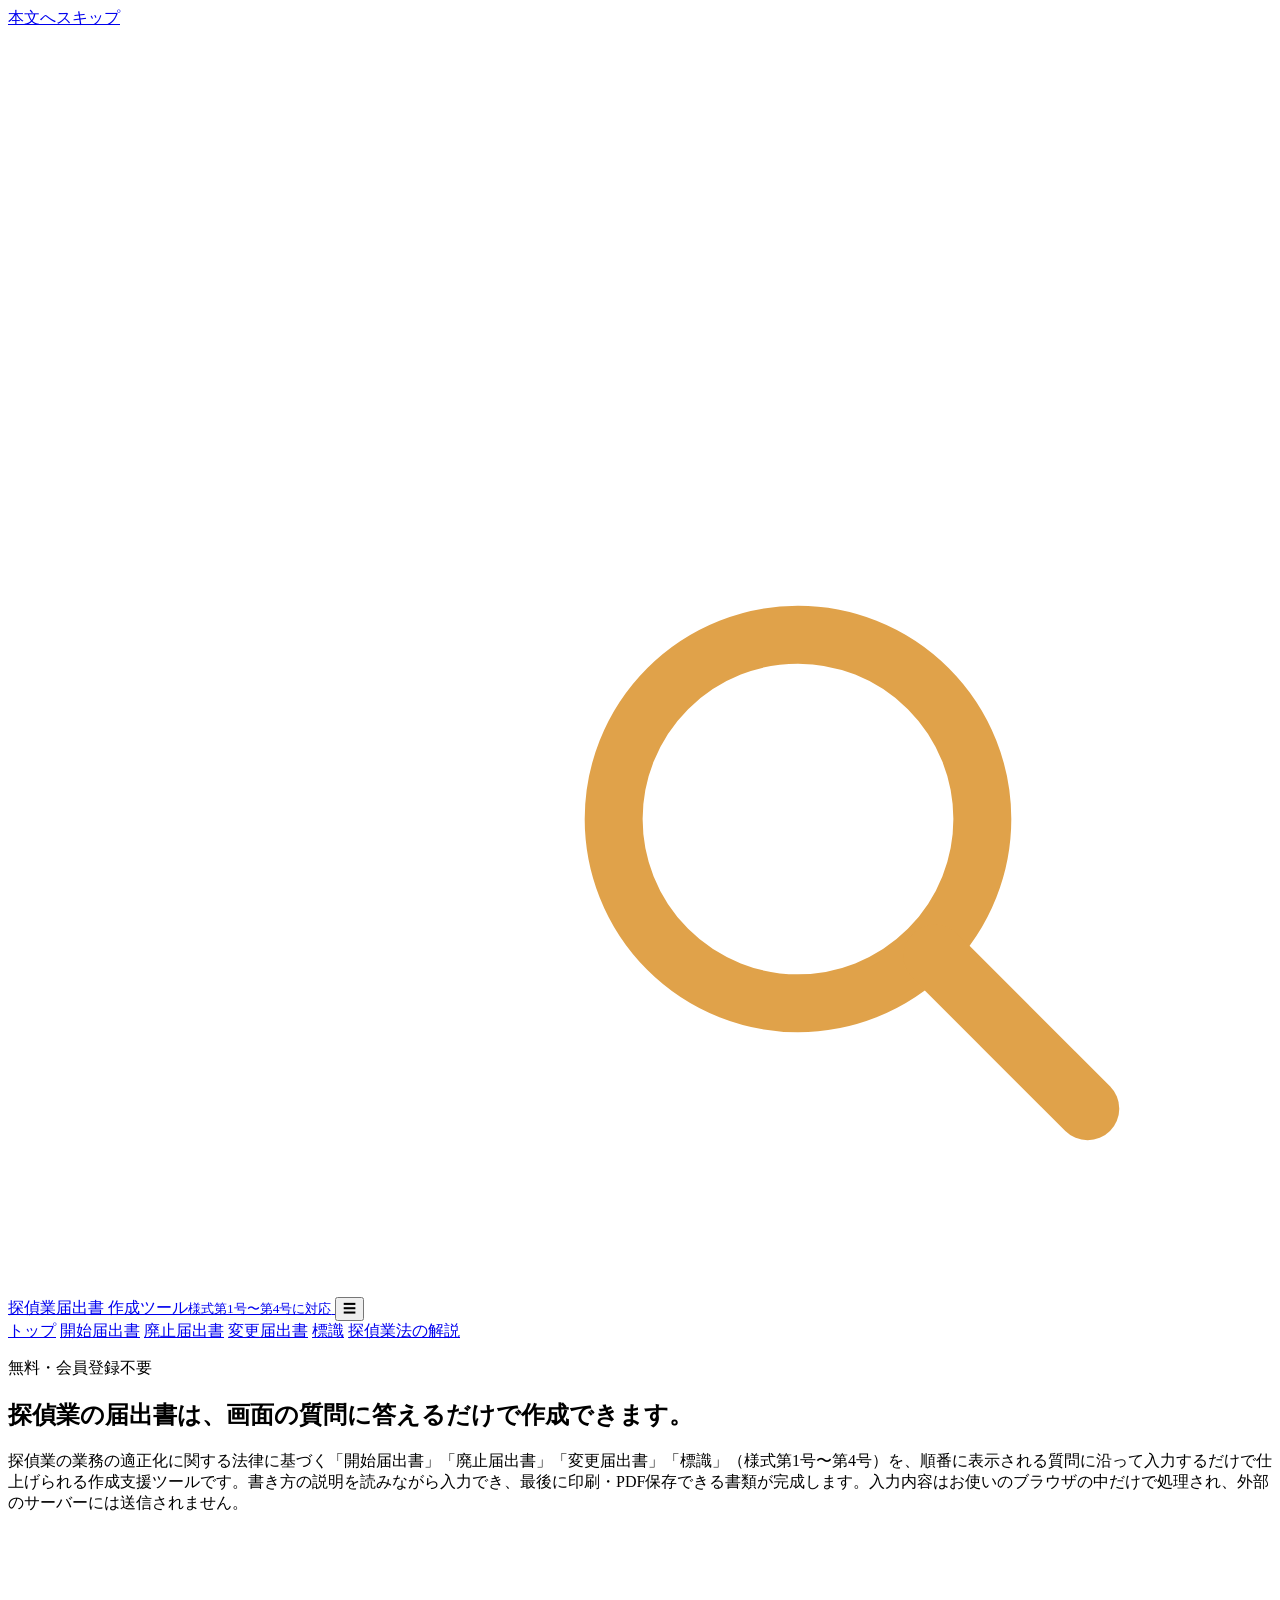
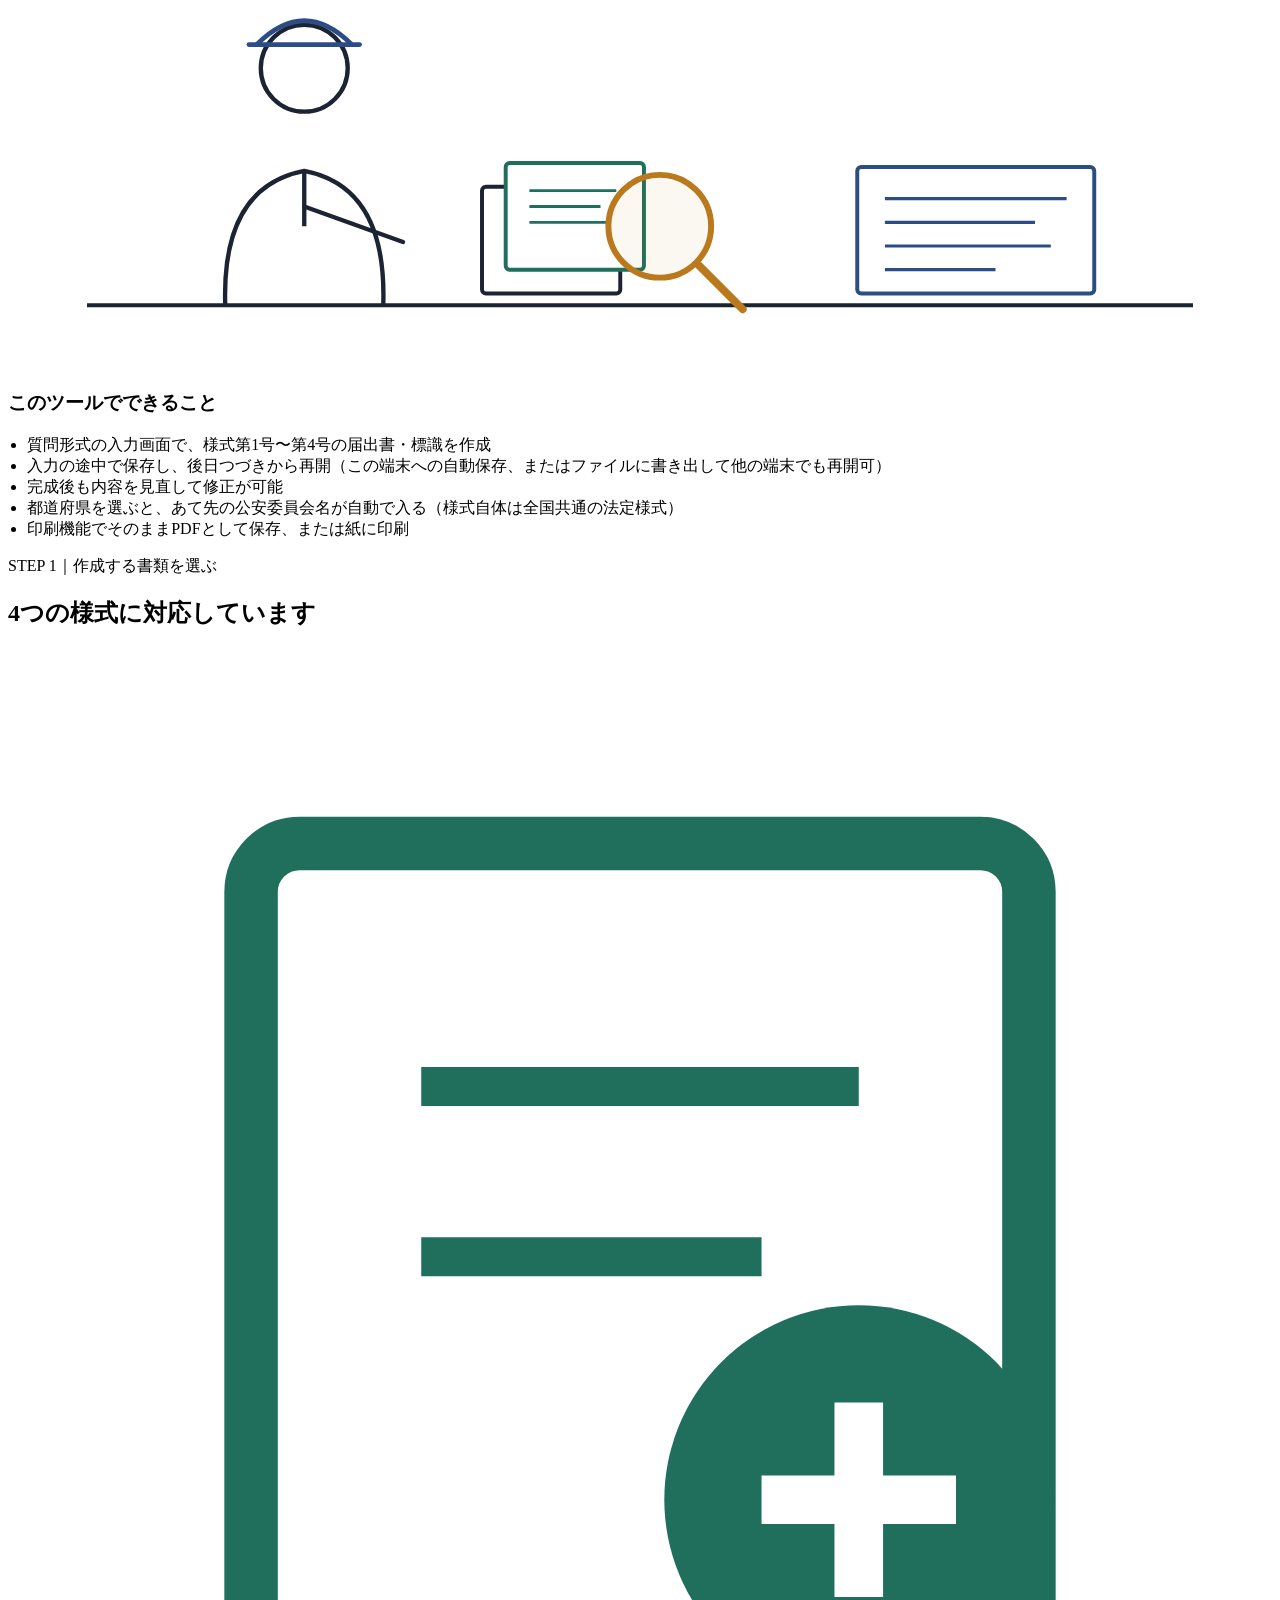
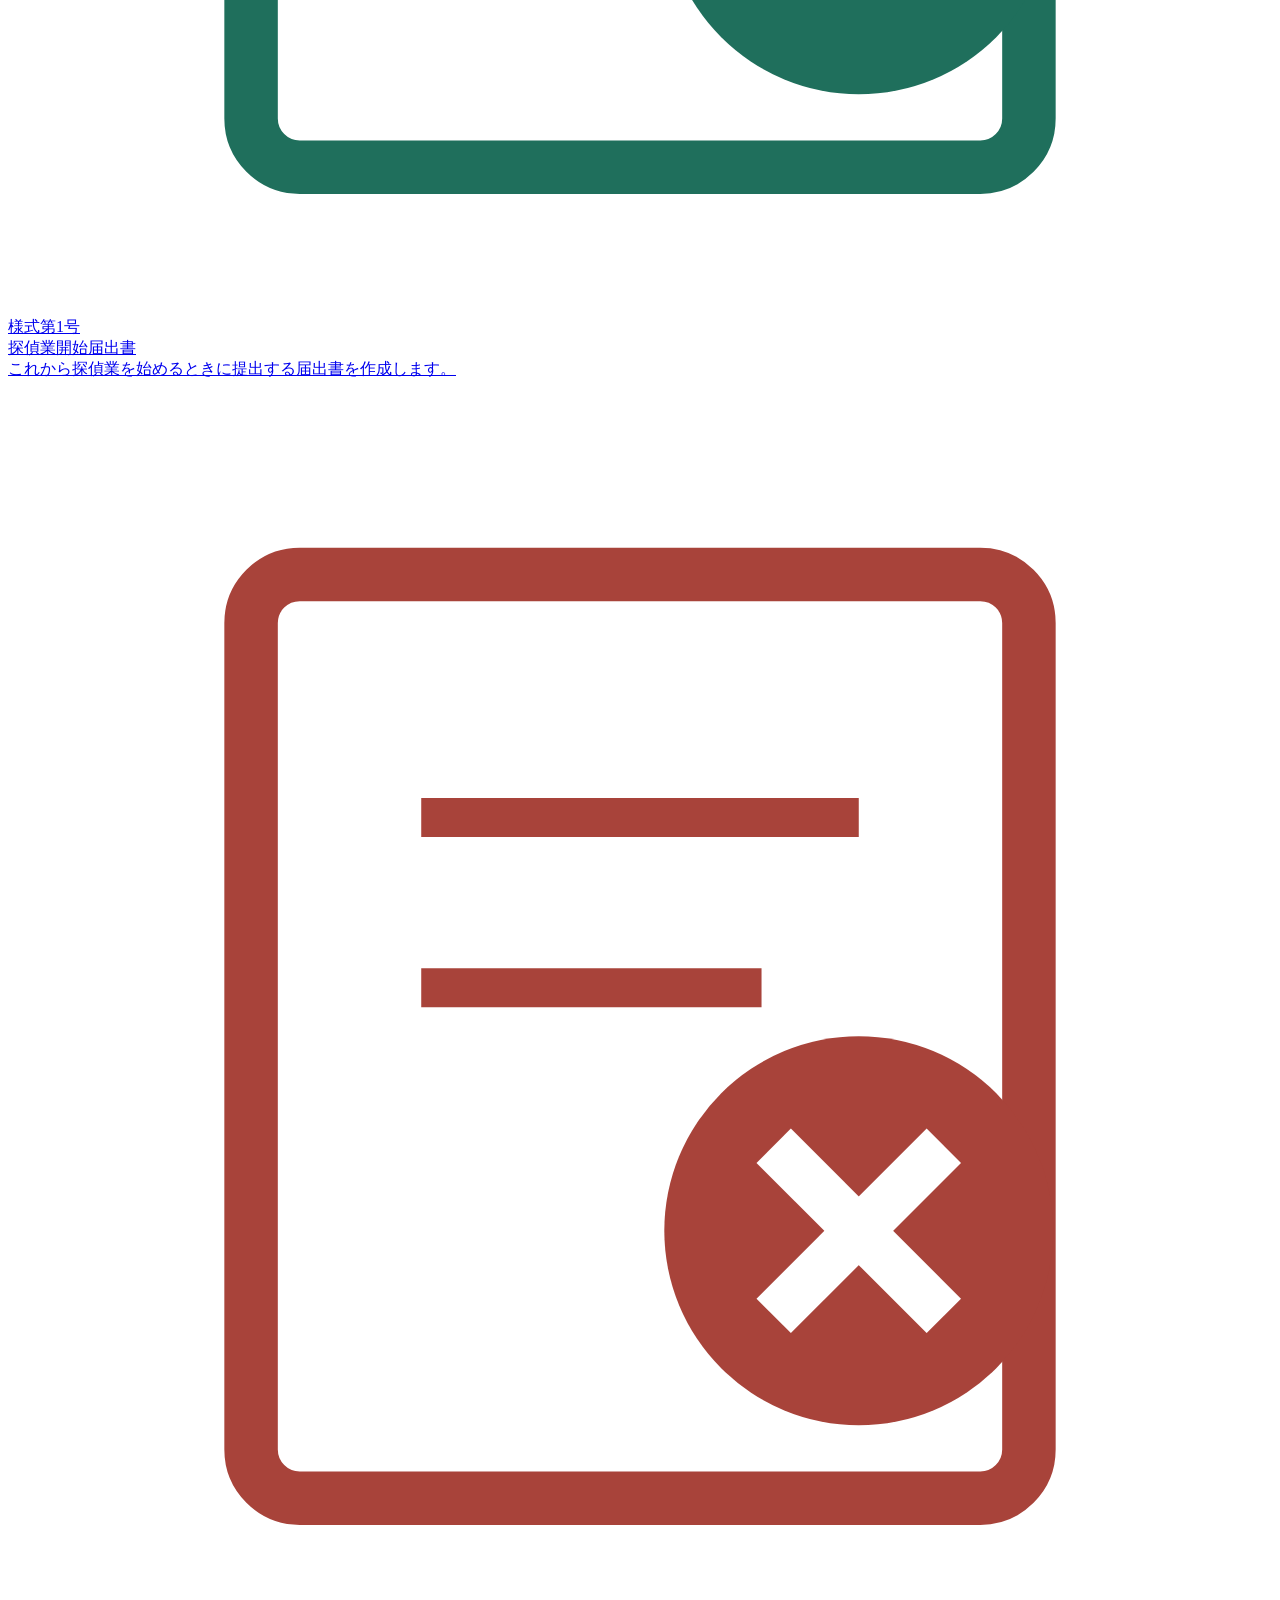
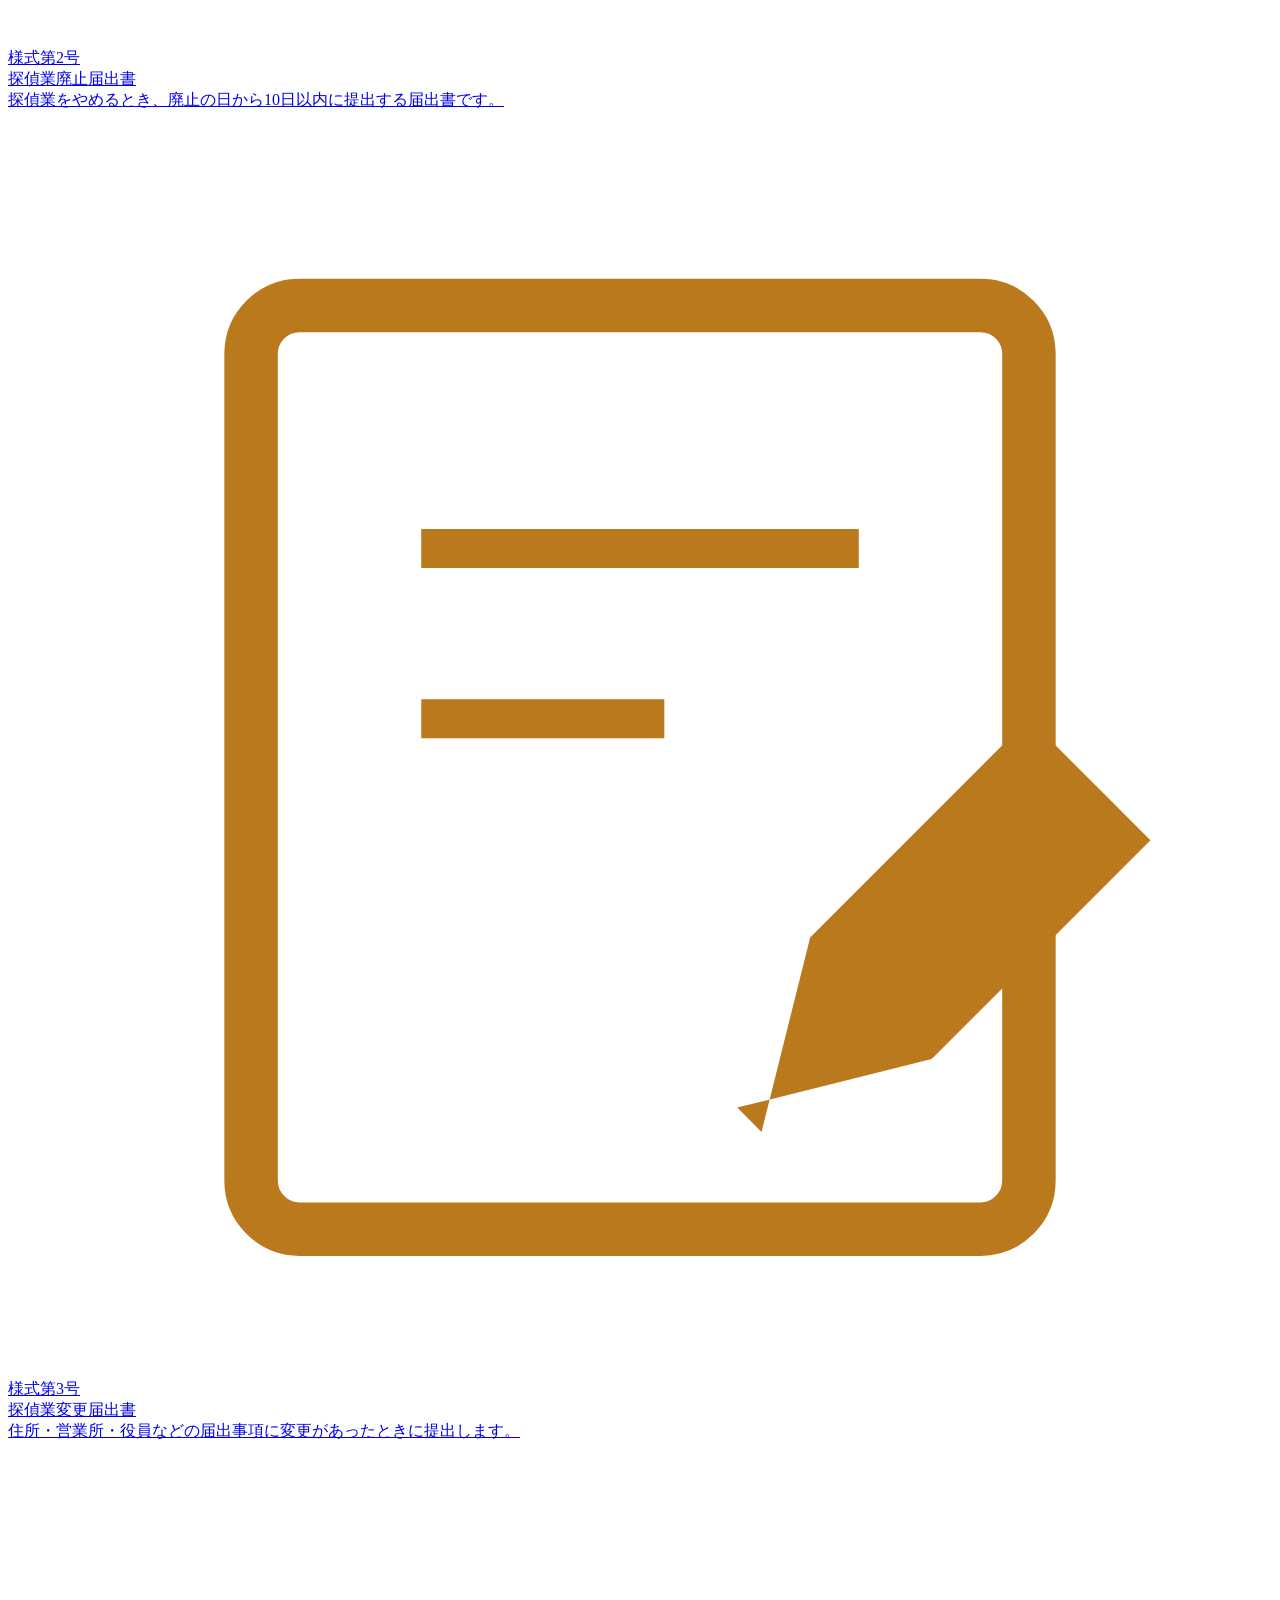
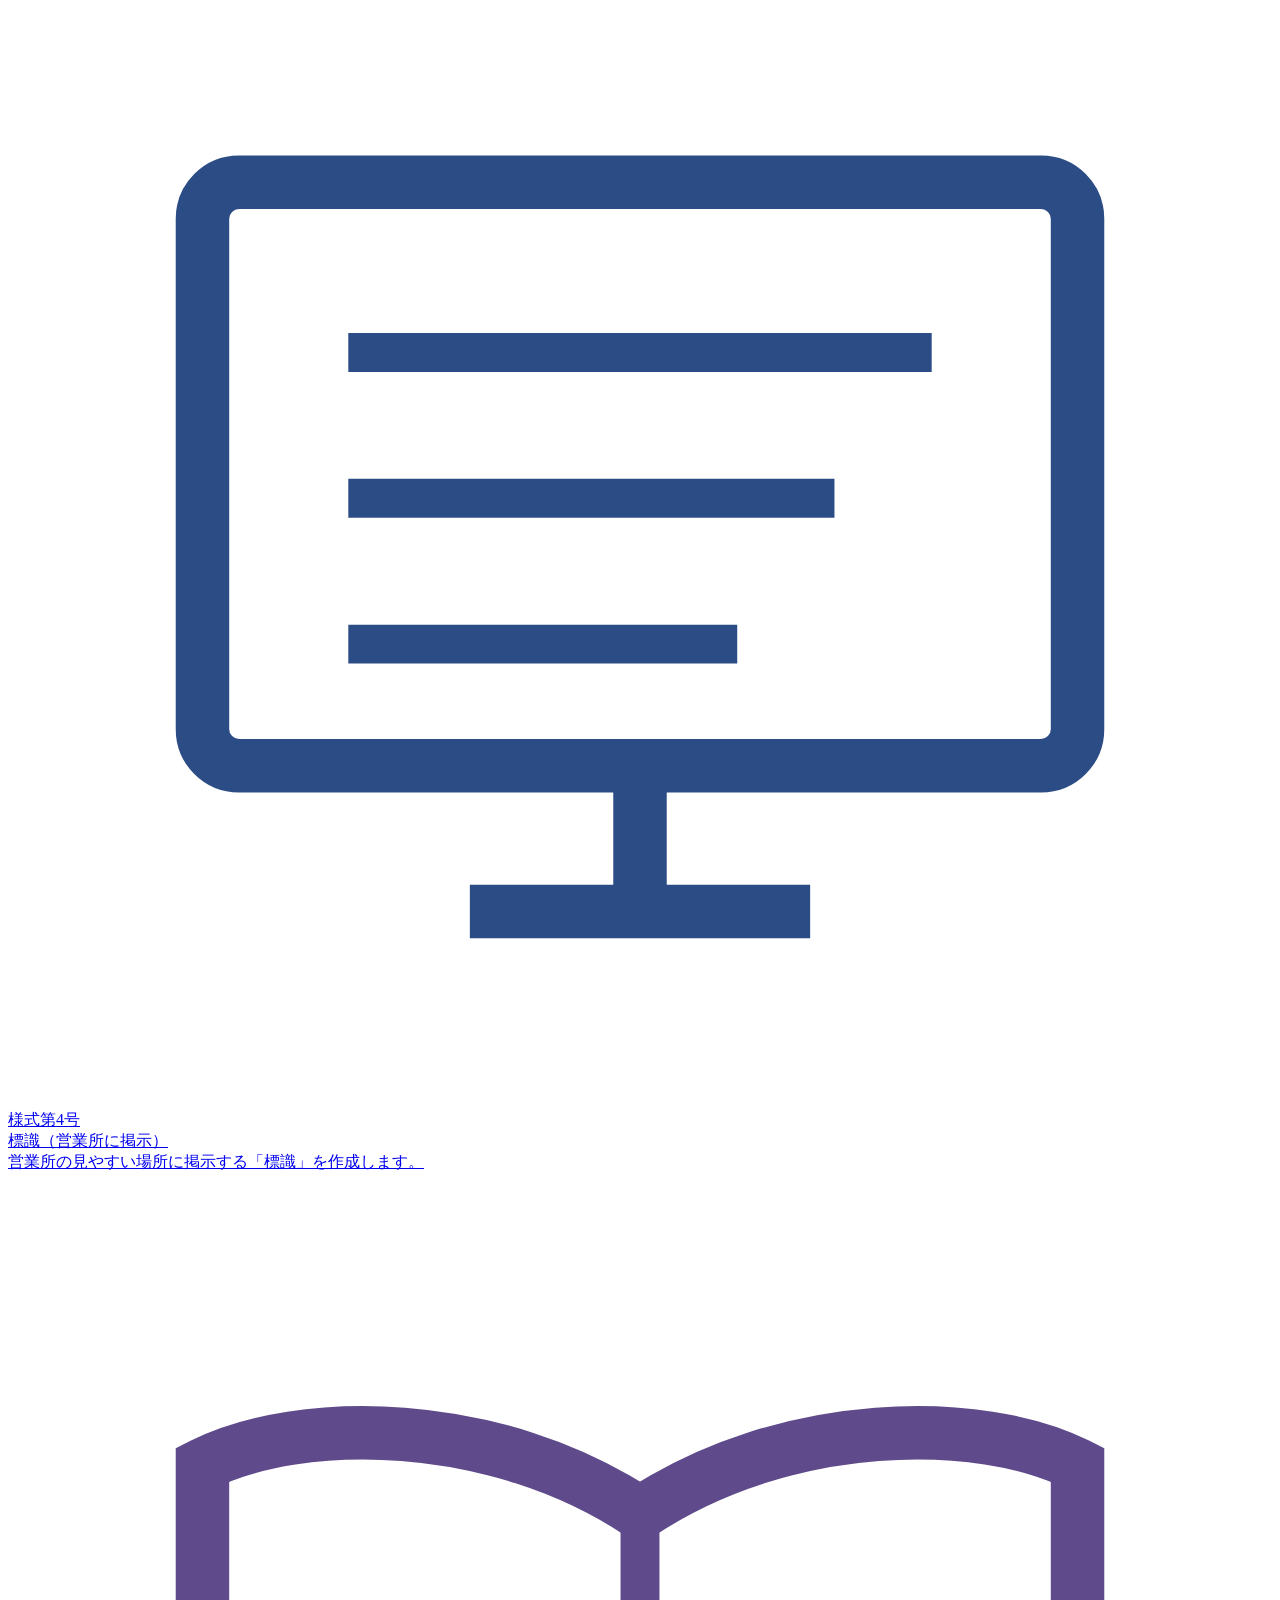
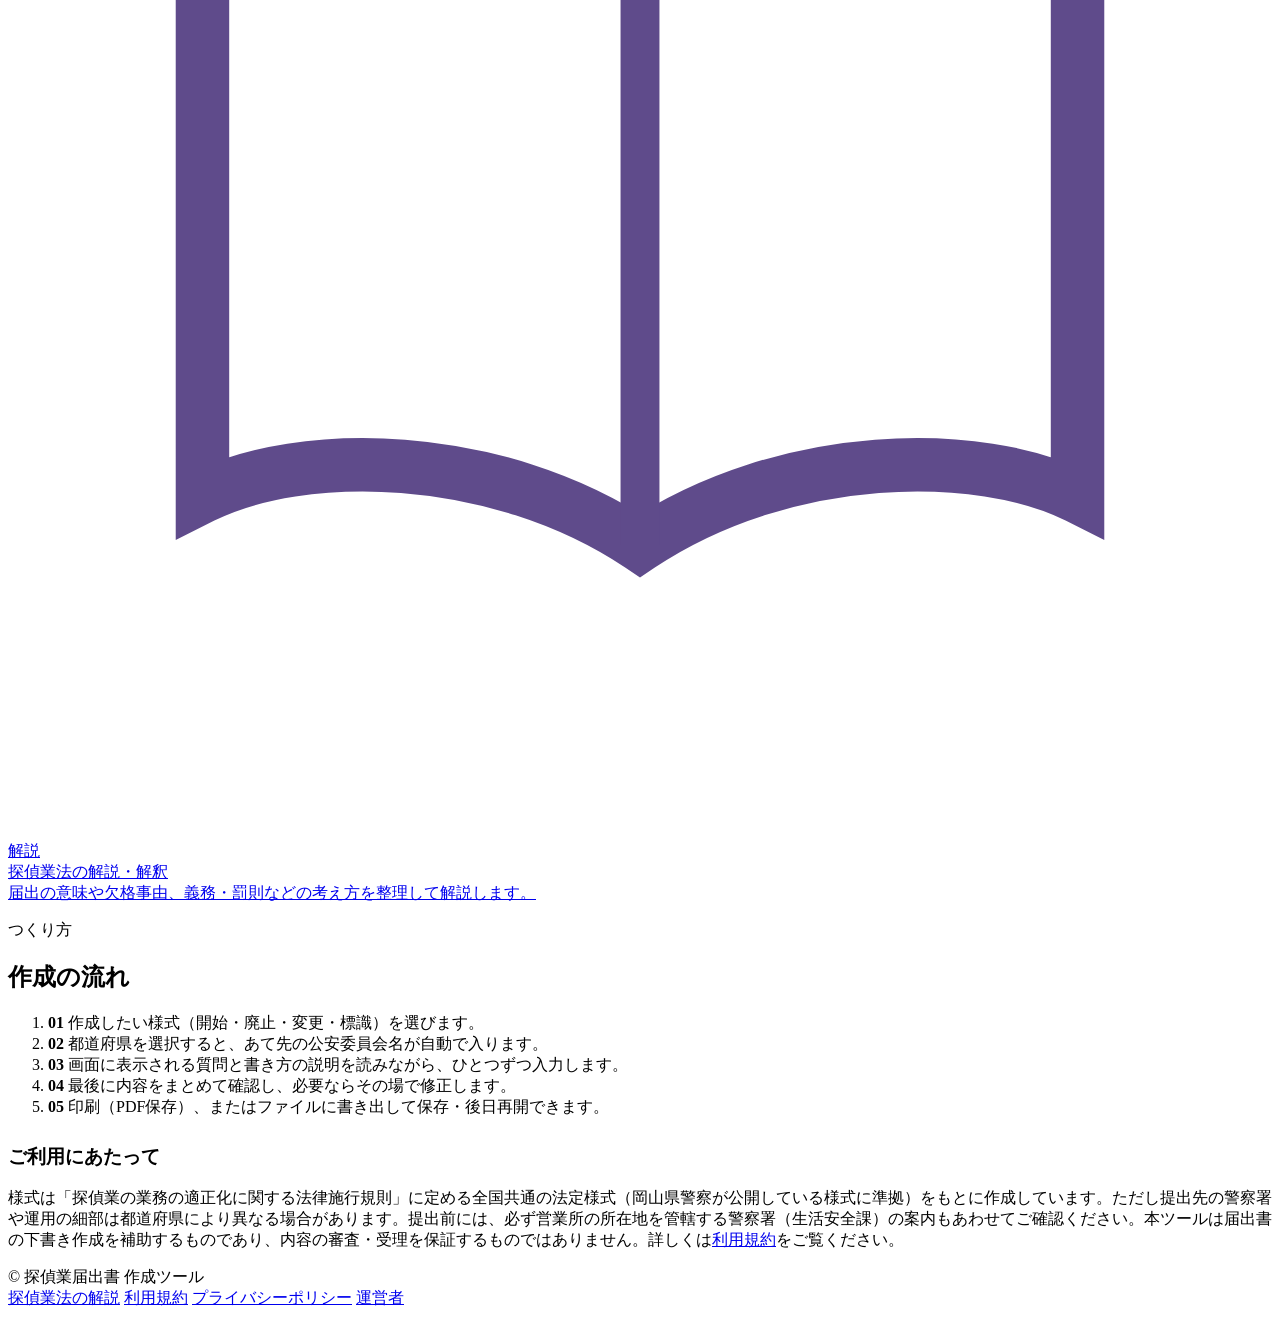
==== commit ea7189cd: "Add files via upload" ====
--- a/index.html
+++ b/index.html
@@ -206,6 +206,7 @@
       <a href="guide.html">探偵業法の解説</a>
       <a href="terms.html">利用規約</a>
       <a href="privacy.html" rel="nofollow">プライバシーポリシー</a>
+      <a href="operator.html">運営者</a>
     </div>
   </div>
 </footer>
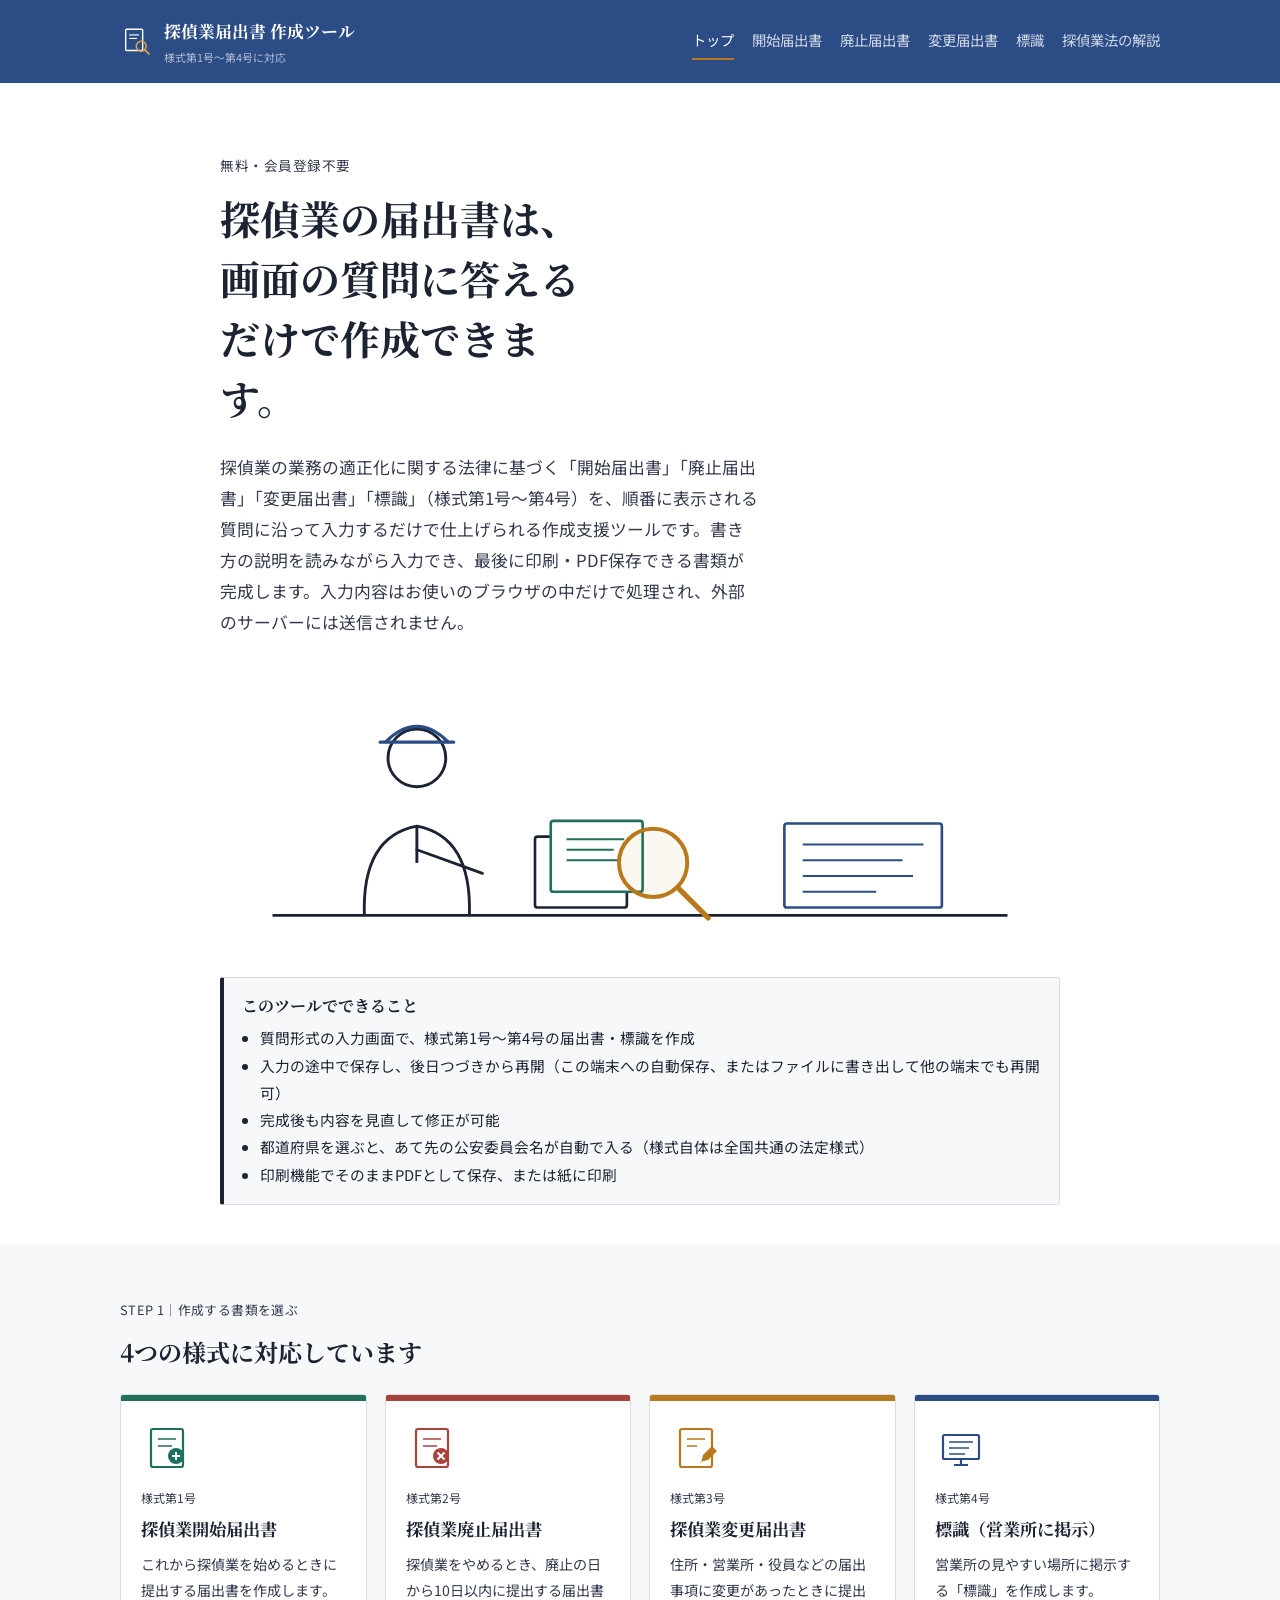
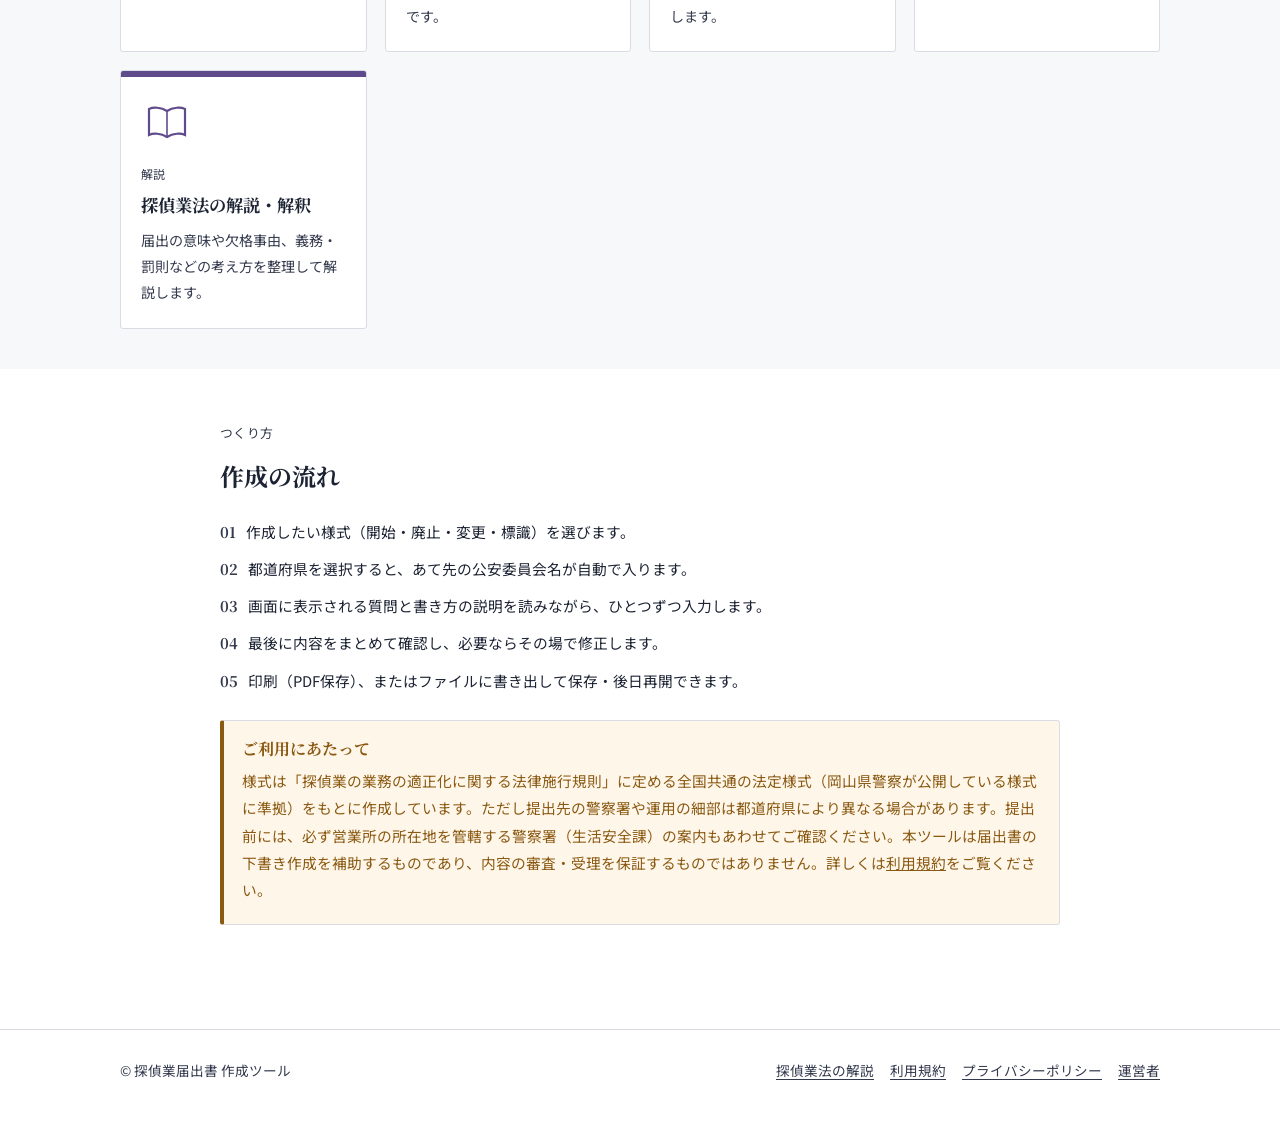
==== commit e8c021c3: "Add files via upload" ====
--- a/index.html
+++ b/index.html
@@ -1,216 +1,216 @@
-<!DOCTYPE html>
-<html lang="ja">
-<head>
-<meta charset="UTF-8">
-<meta name="viewport" content="width=device-width, initial-scale=1.0">
-<title>探偵業届出書 作成ツール｜様式第1号〜第4号を画面の質問に答えるだけで作成</title>
-<meta name="description" content="探偵業開始届出書・廃止届出書・変更届出書・標識（様式第1号〜第4号）を、画面の案内に沿って入力するだけで作成できる無料ツールです。会員登録は不要です。入力内容はお使いの端末内だけで処理され、外部には送信されません。">
-<link rel="canonical" href="https://leben-k.github.io/tantei/">
-<link rel="icon" href="data:image/svg+xml,%3Csvg xmlns=%27http://www.w3.org/2000/svg%27 viewBox=%270 0 48 48%27%3E%3Crect x=%278%27 y=%276%27 width=%2724%27 height=%2730%27 rx=%271.5%27 fill=%27%23fff%27 stroke=%27%231c2333%27 stroke-width=%273%27/%3E%3Ccircle cx=%2730%27 cy=%2730%27 r=%277%27 fill=%27none%27 stroke=%27%23b9791c%27 stroke-width=%274%27/%3E%3Cline x1=%2735%27 y1=%2735%27 x2=%2742%27 y2=%2742%27 stroke=%27%23b9791c%27 stroke-width=%275%27 stroke-linecap=%27round%27/%3E%3C/svg%3E">
-<link rel="stylesheet" href="assets/style.css">
-</head>
-<body>
-<a class="skiplink" href="#main">本文へスキップ</a>
-
-<header class="site-header">
-  <div class="site-header__inner">
-    <a class="brand" href="index.html">
-      <svg class="brand__mark" viewBox="0 0 48 48" fill="none" xmlns="http://www.w3.org/2000/svg" aria-hidden="true">
-        <rect x="8" y="6" width="24" height="30" rx="1.5" stroke="#ffffff" stroke-width="2"/>
-        <line x1="13" y1="14" x2="27" y2="14" stroke="#ffffff" stroke-width="1.6"/>
-        <line x1="13" y1="19" x2="24" y2="19" stroke="#ffffff" stroke-width="1.6"/>
-        <circle cx="30" cy="30" r="7" stroke="#e0a24a" stroke-width="2.2"/>
-        <line x1="35.2" y1="35.2" x2="41" y2="41" stroke="#e0a24a" stroke-width="2.4" stroke-linecap="round"/>
-      </svg>
-      <span class="brand__text">探偵業届出書 作成ツール<small>様式第1号〜第4号に対応</small></span>
-    </a>
-    <button class="nav-toggle" type="button" aria-label="メニューを開く" aria-expanded="false" aria-controls="gnav">☰</button>
-    <nav class="gnav" id="gnav" aria-label="主要ナビゲーション">
-      <a href="index.html" aria-current="page">トップ</a>
-      <a href="form1.html">開始届出書</a>
-      <a href="form2.html">廃止届出書</a>
-      <a href="form3.html">変更届出書</a>
-      <a href="form4.html">標識</a>
-      <a href="guide.html">探偵業法の解説</a>
-    </nav>
-  </div>
-</header>
-
-<main id="main">
-  <section class="hero">
-    <div class="container">
-      <p class="hero__eyebrow">無料・会員登録不要</p>
-      <h1>探偵業の届出書は、画面の質問に答えるだけで作成できます。</h1>
-      <p class="lead">探偵業の業務の適正化に関する法律に基づく「開始届出書」「廃止届出書」「変更届出書」「標識」（様式第1号〜第4号）を、順番に表示される質問に沿って入力するだけで仕上げられる作成支援ツールです。書き方の説明を読みながら入力でき、最後に印刷・PDF保存できる書類が完成します。入力内容はお使いのブラウザの中だけで処理され、外部のサーバーには送信されません。</p>
-
-      <div class="hero__figure" aria-hidden="true">
-        <svg viewBox="0 0 640 220" xmlns="http://www.w3.org/2000/svg" role="img" aria-label="虫眼鏡で書類を確認する人物のイラスト">
-          <!-- 机 -->
-          <line x1="40" y1="190" x2="600" y2="190" stroke="#1c2333" stroke-width="2"/>
-          <!-- 人物（線画） -->
-          <circle cx="150" cy="70" r="22" stroke="#1c2333" stroke-width="2.2" fill="none"/>
-          <path d="M110 190 Q108 130 150 122 Q192 130 190 190" stroke="#1c2333" stroke-width="2.2" fill="none"/>
-          <path d="M150 122 L150 150" stroke="#1c2333" stroke-width="2.2"/>
-          <path d="M150 140 L200 158" stroke="#1c2333" stroke-width="2.2" stroke-linecap="round"/>
-          <!-- 帽子（探偵らしさ） -->
-          <path d="M126 58 Q150 34 174 58" stroke="#2c4c86" stroke-width="2.4" fill="none"/>
-          <line x1="122" y1="58" x2="178" y2="58" stroke="#2c4c86" stroke-width="2.4" stroke-linecap="round"/>
-          <!-- 書類の山 -->
-          <rect x="240" y="130" width="70" height="54" rx="2" stroke="#1c2333" stroke-width="2" fill="#fff"/>
-          <rect x="252" y="118" width="70" height="54" rx="2" stroke="#1f6f5c" stroke-width="2" fill="#fff"/>
-          <line x1="264" y1="132" x2="308" y2="132" stroke="#1f6f5c" stroke-width="1.4"/>
-          <line x1="264" y1="140" x2="300" y2="140" stroke="#1f6f5c" stroke-width="1.4"/>
-          <line x1="264" y1="148" x2="304" y2="148" stroke="#1f6f5c" stroke-width="1.4"/>
-          <!-- 虫眼鏡 -->
-          <circle cx="330" cy="150" r="26" stroke="#b9791c" stroke-width="3" fill="rgba(185,121,28,.06)"/>
-          <line x1="349" y1="169" x2="372" y2="192" stroke="#b9791c" stroke-width="4" stroke-linecap="round"/>
-          <!-- 標識（4号）の板 -->
-          <rect x="430" y="120" width="120" height="64" rx="2" stroke="#2c4c86" stroke-width="2" fill="#fff"/>
-          <line x1="444" y1="136" x2="536" y2="136" stroke="#2c4c86" stroke-width="1.6"/>
-          <line x1="444" y1="148" x2="520" y2="148" stroke="#2c4c86" stroke-width="1.6"/>
-          <line x1="444" y1="160" x2="528" y2="160" stroke="#2c4c86" stroke-width="1.6"/>
-          <line x1="444" y1="172" x2="500" y2="172" stroke="#2c4c86" stroke-width="1.6"/>
-        </svg>
-      </div>
-
-      <div class="callout" style="margin-top:22px">
-        <h3>このツールでできること</h3>
-        <ul style="margin:.4em 0 0; padding-left:1.2em">
-          <li>質問形式の入力画面で、様式第1号〜第4号の届出書・標識を作成</li>
-          <li>入力の途中で保存し、後日つづきから再開（この端末への自動保存、またはファイルに書き出して他の端末でも再開可）</li>
-          <li>完成後も内容を見直して修正が可能</li>
-          <li>都道府県を選ぶと、あて先の公安委員会名が自動で入る（様式自体は全国共通の法定様式）</li>
-          <li>印刷機能でそのままPDFとして保存、または紙に印刷</li>
-        </ul>
-      </div>
-    </div>
-  </section>
-
-  <section class="section section--tint">
-    <div class="container container--wide">
-      <div class="section-head">
-        <p class="kicker">STEP 1｜作成する書類を選ぶ</p>
-        <h2>4つの様式に対応しています</h2>
-      </div>
-      <div class="form-grid">
-
-        <a class="form-card form-card--start" href="form1.html">
-          <div class="form-card__tab"></div>
-          <div class="form-card__body">
-            <svg class="form-card__icon" viewBox="0 0 52 52" aria-hidden="true">
-              <rect x="10" y="8" width="32" height="38" rx="2" fill="none" stroke="#1f6f5c" stroke-width="2.2"/>
-              <line x1="17" y1="18" x2="35" y2="18" stroke="#1f6f5c" stroke-width="1.6"/>
-              <line x1="17" y1="25" x2="31" y2="25" stroke="#1f6f5c" stroke-width="1.6"/>
-              <circle cx="35" cy="35" r="8" fill="#1f6f5c"/>
-              <line x1="35" y1="31" x2="35" y2="39" stroke="#fff" stroke-width="2"/>
-              <line x1="31" y1="35" x2="39" y2="35" stroke="#fff" stroke-width="2"/>
-            </svg>
-            <div class="form-card__no">様式第1号</div>
-            <div class="form-card__title">探偵業開始届出書</div>
-            <div class="form-card__desc">これから探偵業を始めるときに提出する届出書を作成します。</div>
-          </div>
-        </a>
-
-        <a class="form-card form-card--abolish" href="form2.html">
-          <div class="form-card__tab"></div>
-          <div class="form-card__body">
-            <svg class="form-card__icon" viewBox="0 0 52 52" aria-hidden="true">
-              <rect x="10" y="8" width="32" height="38" rx="2" fill="none" stroke="#a8433a" stroke-width="2.2"/>
-              <line x1="17" y1="18" x2="35" y2="18" stroke="#a8433a" stroke-width="1.6"/>
-              <line x1="17" y1="25" x2="31" y2="25" stroke="#a8433a" stroke-width="1.6"/>
-              <circle cx="35" cy="35" r="8" fill="#a8433a"/>
-              <line x1="31.5" y1="31.5" x2="38.5" y2="38.5" stroke="#fff" stroke-width="2"/>
-              <line x1="38.5" y1="31.5" x2="31.5" y2="38.5" stroke="#fff" stroke-width="2"/>
-            </svg>
-            <div class="form-card__no">様式第2号</div>
-            <div class="form-card__title">探偵業廃止届出書</div>
-            <div class="form-card__desc">探偵業をやめるとき、廃止の日から10日以内に提出する届出書です。</div>
-          </div>
-        </a>
-
-        <a class="form-card form-card--change" href="form3.html">
-          <div class="form-card__tab"></div>
-          <div class="form-card__body">
-            <svg class="form-card__icon" viewBox="0 0 52 52" aria-hidden="true">
-              <rect x="10" y="8" width="32" height="38" rx="2" fill="none" stroke="#b9791c" stroke-width="2.2"/>
-              <line x1="17" y1="18" x2="35" y2="18" stroke="#b9791c" stroke-width="1.6"/>
-              <line x1="17" y1="25" x2="27" y2="25" stroke="#b9791c" stroke-width="1.6"/>
-              <path d="M31 42 L33 34 L42 25 L47 30 L38 39 L30 41 Z" fill="#b9791c"/>
-            </svg>
-            <div class="form-card__no">様式第3号</div>
-            <div class="form-card__title">探偵業変更届出書</div>
-            <div class="form-card__desc">住所・営業所・役員などの届出事項に変更があったときに提出します。</div>
-          </div>
-        </a>
-
-        <a class="form-card form-card--sign" href="form4.html">
-          <div class="form-card__tab"></div>
-          <div class="form-card__body">
-            <svg class="form-card__icon" viewBox="0 0 52 52" aria-hidden="true">
-              <rect x="8" y="14" width="36" height="24" rx="1.5" fill="none" stroke="#2c4c86" stroke-width="2.2"/>
-              <line x1="26" y1="38" x2="26" y2="44" stroke="#2c4c86" stroke-width="2.2"/>
-              <line x1="19" y1="44" x2="33" y2="44" stroke="#2c4c86" stroke-width="2.2"/>
-              <line x1="14" y1="21" x2="38" y2="21" stroke="#2c4c86" stroke-width="1.6"/>
-              <line x1="14" y1="27" x2="34" y2="27" stroke="#2c4c86" stroke-width="1.6"/>
-              <line x1="14" y1="33" x2="30" y2="33" stroke="#2c4c86" stroke-width="1.6"/>
-            </svg>
-            <div class="form-card__no">様式第4号</div>
-            <div class="form-card__title">標識（営業所に掲示）</div>
-            <div class="form-card__desc">営業所の見やすい場所に掲示する「標識」を作成します。</div>
-          </div>
-        </a>
-
-        <a class="form-card form-card--guide" href="guide.html">
-          <div class="form-card__tab"></div>
-          <div class="form-card__body">
-            <svg class="form-card__icon" viewBox="0 0 52 52" aria-hidden="true">
-              <path d="M26 14 C20 10 12 10 8 12 V38 C12 36 20 36 26 40 C32 36 40 36 44 38 V12 C40 10 32 10 26 14 Z" fill="none" stroke="#5f4b8b" stroke-width="2.2"/>
-              <line x1="26" y1="14" x2="26" y2="40" stroke="#5f4b8b" stroke-width="1.6"/>
-            </svg>
-            <div class="form-card__no">解説</div>
-            <div class="form-card__title">探偵業法の解説・解釈</div>
-            <div class="form-card__desc">届出の意味や欠格事由、義務・罰則などの考え方を整理して解説します。</div>
-          </div>
-        </a>
-
-      </div>
-    </div>
-  </section>
-
-  <section class="section">
-    <div class="container">
-      <div class="section-head">
-        <p class="kicker">つくり方</p>
-        <h2>作成の流れ</h2>
-      </div>
-      <ol class="steps-preview">
-        <li><b>01</b> 作成したい様式（開始・廃止・変更・標識）を選びます。</li>
-        <li><b>02</b> 都道府県を選択すると、あて先の公安委員会名が自動で入ります。</li>
-        <li><b>03</b> 画面に表示される質問と書き方の説明を読みながら、ひとつずつ入力します。</li>
-        <li><b>04</b> 最後に内容をまとめて確認し、必要ならその場で修正します。</li>
-        <li><b>05</b> 印刷（PDF保存）、またはファイルに書き出して保存・後日再開できます。</li>
-      </ol>
-
-      <div class="callout callout--warn" style="margin-top:26px">
-        <h3>ご利用にあたって</h3>
-        <p>様式は「探偵業の業務の適正化に関する法律施行規則」に定める全国共通の法定様式（岡山県警察が公開している様式に準拠）をもとに作成しています。ただし提出先の警察署や運用の細部は都道府県により異なる場合があります。提出前には、必ず営業所の所在地を管轄する警察署（生活安全課）の案内もあわせてご確認ください。本ツールは届出書の下書き作成を補助するものであり、内容の審査・受理を保証するものではありません。詳しくは<a href="terms.html">利用規約</a>をご覧ください。</p>
-      </div>
-    </div>
-  </section>
-</main>
-
-<footer class="site-footer">
-  <div class="site-footer__inner">
-    <div>© 探偵業届出書 作成ツール</div>
-    <div class="foot-links">
-      <a href="guide.html">探偵業法の解説</a>
-      <a href="terms.html">利用規約</a>
-      <a href="privacy.html" rel="nofollow">プライバシーポリシー</a>
-      <a href="operator.html">運営者</a>
-    </div>
-  </div>
-</footer>
-
-<script src="assets/nav.js"></script>
-</body>
-</html>
+<!DOCTYPE html>
+<html lang="ja">
+<head>
+<meta charset="UTF-8">
+<meta name="viewport" content="width=device-width, initial-scale=1.0">
+<title>探偵業届出書 作成ツール｜様式第1号〜第4号を画面の質問に答えるだけで作成</title>
+<meta name="description" content="探偵業開始届出書・廃止届出書・変更届出書・標識（様式第1号〜第4号）を、画面の案内に沿って入力するだけで作成できる無料ツールです。会員登録は不要です。入力内容はお使いの端末内だけで処理され、外部には送信されません。">
+<link rel="canonical" href="https://leben-k.github.io/tantei/">
+<link rel="icon" href="data:image/svg+xml,%3Csvg xmlns=%27http://www.w3.org/2000/svg%27 viewBox=%270 0 48 48%27%3E%3Crect x=%278%27 y=%276%27 width=%2724%27 height=%2730%27 rx=%271.5%27 fill=%27%23fff%27 stroke=%27%231c2333%27 stroke-width=%273%27/%3E%3Ccircle cx=%2730%27 cy=%2730%27 r=%277%27 fill=%27none%27 stroke=%27%23b9791c%27 stroke-width=%274%27/%3E%3Cline x1=%2735%27 y1=%2735%27 x2=%2742%27 y2=%2742%27 stroke=%27%23b9791c%27 stroke-width=%275%27 stroke-linecap=%27round%27/%3E%3C/svg%3E">
+<link rel="stylesheet" href="assets/style.css">
+</head>
+<body>
+<a class="skiplink" href="#main">本文へスキップ</a>
+
+<header class="site-header">
+  <div class="site-header__inner">
+    <a class="brand" href="index.html">
+      <svg class="brand__mark" viewBox="0 0 48 48" fill="none" xmlns="http://www.w3.org/2000/svg" aria-hidden="true">
+        <rect x="8" y="6" width="24" height="30" rx="1.5" stroke="#ffffff" stroke-width="2"/>
+        <line x1="13" y1="14" x2="27" y2="14" stroke="#ffffff" stroke-width="1.6"/>
+        <line x1="13" y1="19" x2="24" y2="19" stroke="#ffffff" stroke-width="1.6"/>
+        <circle cx="30" cy="30" r="7" stroke="#e0a24a" stroke-width="2.2"/>
+        <line x1="35.2" y1="35.2" x2="41" y2="41" stroke="#e0a24a" stroke-width="2.4" stroke-linecap="round"/>
+      </svg>
+      <span class="brand__text">探偵業届出書 作成ツール<small>様式第1号〜第4号に対応</small></span>
+    </a>
+    <button class="nav-toggle" type="button" aria-label="メニューを開く" aria-expanded="false" aria-controls="gnav">☰</button>
+    <nav class="gnav" id="gnav" aria-label="主要ナビゲーション">
+      <a href="index.html" aria-current="page">トップ</a>
+      <a href="form1.html">開始届出書</a>
+      <a href="form2.html">廃止届出書</a>
+      <a href="form3.html">変更届出書</a>
+      <a href="form4.html">標識</a>
+      <a href="guide.html">探偵業法の解説</a>
+    </nav>
+  </div>
+</header>
+
+<main id="main">
+  <section class="hero">
+    <div class="container">
+      <p class="hero__eyebrow">無料・会員登録不要</p>
+      <h1>探偵業の届出書は、画面の質問に答えるだけで作成できます。</h1>
+      <p class="lead">探偵業の業務の適正化に関する法律に基づく「開始届出書」「廃止届出書」「変更届出書」「標識」（様式第1号〜第4号）を、順番に表示される質問に沿って入力するだけで仕上げられる作成支援ツールです。書き方の説明を読みながら入力でき、最後に印刷・PDF保存できる書類が完成します。入力内容はお使いのブラウザの中だけで処理され、外部のサーバーには送信されません。</p>
+
+      <div class="hero__figure" aria-hidden="true">
+        <svg viewBox="0 0 640 220" xmlns="http://www.w3.org/2000/svg" role="img" aria-label="虫眼鏡で書類を確認する人物のイラスト">
+          <!-- 机 -->
+          <line x1="40" y1="190" x2="600" y2="190" stroke="#1c2333" stroke-width="2"/>
+          <!-- 人物（線画） -->
+          <circle cx="150" cy="70" r="22" stroke="#1c2333" stroke-width="2.2" fill="none"/>
+          <path d="M110 190 Q108 130 150 122 Q192 130 190 190" stroke="#1c2333" stroke-width="2.2" fill="none"/>
+          <path d="M150 122 L150 150" stroke="#1c2333" stroke-width="2.2"/>
+          <path d="M150 140 L200 158" stroke="#1c2333" stroke-width="2.2" stroke-linecap="round"/>
+          <!-- 帽子（探偵らしさ） -->
+          <path d="M126 58 Q150 34 174 58" stroke="#2c4c86" stroke-width="2.4" fill="none"/>
+          <line x1="122" y1="58" x2="178" y2="58" stroke="#2c4c86" stroke-width="2.4" stroke-linecap="round"/>
+          <!-- 書類の山 -->
+          <rect x="240" y="130" width="70" height="54" rx="2" stroke="#1c2333" stroke-width="2" fill="#fff"/>
+          <rect x="252" y="118" width="70" height="54" rx="2" stroke="#1f6f5c" stroke-width="2" fill="#fff"/>
+          <line x1="264" y1="132" x2="308" y2="132" stroke="#1f6f5c" stroke-width="1.4"/>
+          <line x1="264" y1="140" x2="300" y2="140" stroke="#1f6f5c" stroke-width="1.4"/>
+          <line x1="264" y1="148" x2="304" y2="148" stroke="#1f6f5c" stroke-width="1.4"/>
+          <!-- 虫眼鏡 -->
+          <circle cx="330" cy="150" r="26" stroke="#b9791c" stroke-width="3" fill="rgba(185,121,28,.06)"/>
+          <line x1="349" y1="169" x2="372" y2="192" stroke="#b9791c" stroke-width="4" stroke-linecap="round"/>
+          <!-- 標識（4号）の板 -->
+          <rect x="430" y="120" width="120" height="64" rx="2" stroke="#2c4c86" stroke-width="2" fill="#fff"/>
+          <line x1="444" y1="136" x2="536" y2="136" stroke="#2c4c86" stroke-width="1.6"/>
+          <line x1="444" y1="148" x2="520" y2="148" stroke="#2c4c86" stroke-width="1.6"/>
+          <line x1="444" y1="160" x2="528" y2="160" stroke="#2c4c86" stroke-width="1.6"/>
+          <line x1="444" y1="172" x2="500" y2="172" stroke="#2c4c86" stroke-width="1.6"/>
+        </svg>
+      </div>
+
+      <div class="callout" style="margin-top:22px">
+        <h3>このツールでできること</h3>
+        <ul style="margin:.4em 0 0; padding-left:1.2em">
+          <li>質問形式の入力画面で、様式第1号〜第4号の届出書・標識を作成</li>
+          <li>入力の途中で保存し、後日つづきから再開（この端末への自動保存、またはファイルに書き出して他の端末でも再開可）</li>
+          <li>完成後も内容を見直して修正が可能</li>
+          <li>都道府県を選ぶと、あて先の公安委員会名が自動で入る（様式自体は全国共通の法定様式）</li>
+          <li>印刷機能でそのままPDFとして保存、または紙に印刷</li>
+        </ul>
+      </div>
+    </div>
+  </section>
+
+  <section class="section section--tint">
+    <div class="container container--wide">
+      <div class="section-head">
+        <p class="kicker">STEP 1｜作成する書類を選ぶ</p>
+        <h2>4つの様式に対応しています</h2>
+      </div>
+      <div class="form-grid">
+
+        <a class="form-card form-card--start" href="form1.html">
+          <div class="form-card__tab"></div>
+          <div class="form-card__body">
+            <svg class="form-card__icon" viewBox="0 0 52 52" aria-hidden="true">
+              <rect x="10" y="8" width="32" height="38" rx="2" fill="none" stroke="#1f6f5c" stroke-width="2.2"/>
+              <line x1="17" y1="18" x2="35" y2="18" stroke="#1f6f5c" stroke-width="1.6"/>
+              <line x1="17" y1="25" x2="31" y2="25" stroke="#1f6f5c" stroke-width="1.6"/>
+              <circle cx="35" cy="35" r="8" fill="#1f6f5c"/>
+              <line x1="35" y1="31" x2="35" y2="39" stroke="#fff" stroke-width="2"/>
+              <line x1="31" y1="35" x2="39" y2="35" stroke="#fff" stroke-width="2"/>
+            </svg>
+            <div class="form-card__no">様式第1号</div>
+            <div class="form-card__title">探偵業開始届出書</div>
+            <div class="form-card__desc">これから探偵業を始めるときに提出する届出書を作成します。</div>
+          </div>
+        </a>
+
+        <a class="form-card form-card--abolish" href="form2.html">
+          <div class="form-card__tab"></div>
+          <div class="form-card__body">
+            <svg class="form-card__icon" viewBox="0 0 52 52" aria-hidden="true">
+              <rect x="10" y="8" width="32" height="38" rx="2" fill="none" stroke="#a8433a" stroke-width="2.2"/>
+              <line x1="17" y1="18" x2="35" y2="18" stroke="#a8433a" stroke-width="1.6"/>
+              <line x1="17" y1="25" x2="31" y2="25" stroke="#a8433a" stroke-width="1.6"/>
+              <circle cx="35" cy="35" r="8" fill="#a8433a"/>
+              <line x1="31.5" y1="31.5" x2="38.5" y2="38.5" stroke="#fff" stroke-width="2"/>
+              <line x1="38.5" y1="31.5" x2="31.5" y2="38.5" stroke="#fff" stroke-width="2"/>
+            </svg>
+            <div class="form-card__no">様式第2号</div>
+            <div class="form-card__title">探偵業廃止届出書</div>
+            <div class="form-card__desc">探偵業をやめるとき、廃止の日から10日以内に提出する届出書です。</div>
+          </div>
+        </a>
+
+        <a class="form-card form-card--change" href="form3.html">
+          <div class="form-card__tab"></div>
+          <div class="form-card__body">
+            <svg class="form-card__icon" viewBox="0 0 52 52" aria-hidden="true">
+              <rect x="10" y="8" width="32" height="38" rx="2" fill="none" stroke="#b9791c" stroke-width="2.2"/>
+              <line x1="17" y1="18" x2="35" y2="18" stroke="#b9791c" stroke-width="1.6"/>
+              <line x1="17" y1="25" x2="27" y2="25" stroke="#b9791c" stroke-width="1.6"/>
+              <path d="M31 42 L33 34 L42 25 L47 30 L38 39 L30 41 Z" fill="#b9791c"/>
+            </svg>
+            <div class="form-card__no">様式第3号</div>
+            <div class="form-card__title">探偵業変更届出書</div>
+            <div class="form-card__desc">住所・営業所・役員などの届出事項に変更があったときに提出します。</div>
+          </div>
+        </a>
+
+        <a class="form-card form-card--sign" href="form4.html">
+          <div class="form-card__tab"></div>
+          <div class="form-card__body">
+            <svg class="form-card__icon" viewBox="0 0 52 52" aria-hidden="true">
+              <rect x="8" y="14" width="36" height="24" rx="1.5" fill="none" stroke="#2c4c86" stroke-width="2.2"/>
+              <line x1="26" y1="38" x2="26" y2="44" stroke="#2c4c86" stroke-width="2.2"/>
+              <line x1="19" y1="44" x2="33" y2="44" stroke="#2c4c86" stroke-width="2.2"/>
+              <line x1="14" y1="21" x2="38" y2="21" stroke="#2c4c86" stroke-width="1.6"/>
+              <line x1="14" y1="27" x2="34" y2="27" stroke="#2c4c86" stroke-width="1.6"/>
+              <line x1="14" y1="33" x2="30" y2="33" stroke="#2c4c86" stroke-width="1.6"/>
+            </svg>
+            <div class="form-card__no">様式第4号</div>
+            <div class="form-card__title">標識（営業所に掲示）</div>
+            <div class="form-card__desc">営業所の見やすい場所に掲示する「標識」を作成します。</div>
+          </div>
+        </a>
+
+        <a class="form-card form-card--guide" href="guide.html">
+          <div class="form-card__tab"></div>
+          <div class="form-card__body">
+            <svg class="form-card__icon" viewBox="0 0 52 52" aria-hidden="true">
+              <path d="M26 14 C20 10 12 10 8 12 V38 C12 36 20 36 26 40 C32 36 40 36 44 38 V12 C40 10 32 10 26 14 Z" fill="none" stroke="#5f4b8b" stroke-width="2.2"/>
+              <line x1="26" y1="14" x2="26" y2="40" stroke="#5f4b8b" stroke-width="1.6"/>
+            </svg>
+            <div class="form-card__no">解説</div>
+            <div class="form-card__title">探偵業法の解説・解釈</div>
+            <div class="form-card__desc">届出の意味や欠格事由、義務・罰則などの考え方を整理して解説します。</div>
+          </div>
+        </a>
+
+      </div>
+    </div>
+  </section>
+
+  <section class="section">
+    <div class="container">
+      <div class="section-head">
+        <p class="kicker">つくり方</p>
+        <h2>作成の流れ</h2>
+      </div>
+      <ol class="steps-preview">
+        <li><b>01</b> 作成したい様式（開始・廃止・変更・標識）を選びます。</li>
+        <li><b>02</b> 都道府県を選択すると、あて先の公安委員会名が自動で入ります。</li>
+        <li><b>03</b> 画面に表示される質問と書き方の説明を読みながら、ひとつずつ入力します。</li>
+        <li><b>04</b> 最後に内容をまとめて確認し、必要ならその場で修正します。</li>
+        <li><b>05</b> 印刷（PDF保存）、またはファイルに書き出して保存・後日再開できます。</li>
+      </ol>
+
+      <div class="callout callout--warn" style="margin-top:26px">
+        <h3>ご利用にあたって</h3>
+        <p>様式は「探偵業の業務の適正化に関する法律施行規則」に定める全国共通の法定様式（岡山県警察が公開している様式に準拠）をもとに作成しています。ただし提出先の警察署や運用の細部は都道府県により異なる場合があります。提出前には、必ず営業所の所在地を管轄する警察署（生活安全課）の案内もあわせてご確認ください。本ツールは届出書の下書き作成を補助するものであり、内容の審査・受理を保証するものではありません。詳しくは<a href="terms.html">利用規約</a>をご覧ください。</p>
+      </div>
+    </div>
+  </section>
+</main>
+
+<footer class="site-footer">
+  <div class="site-footer__inner">
+    <div>© 探偵業届出書 作成ツール</div>
+    <div class="foot-links">
+      <a href="guide.html">探偵業法の解説</a>
+      <a href="terms.html">利用規約</a>
+      <a href="privacy.html" rel="nofollow">プライバシーポリシー</a>
+      <a href="operator.html">運営者</a>
+    </div>
+  </div>
+</footer>
+
+<script src="assets/nav.js"></script>
+</body>
+</html>
--- a/assets/style.css
+++ b/assets/style.css
@@ -0,0 +1,238 @@
+/* ============================================================
+   探偵業届出書作成ツール - 共通スタイル
+   背景は白。様式ごとにアクセントカラーを変えて識別する。
+   ============================================================ */
+
+@import url('https://fonts.googleapis.com/css2?family=Noto+Serif+JP:wght@500;700&family=Noto+Sans+JP:wght@400;500;700&display=swap');
+
+:root{
+  --ink:        #1c2333;
+  --ink-soft:   #333a4d;
+  --line:       #d9dce3;
+  --line-soft:  #eef0f4;
+  --paper:      #ffffff;
+  --paper-tint: #f7f8fa;
+  --warn-bg:    #fff6ea;
+  --warn-ink:   #8a5a12;
+
+  --a-start:    #1f6f5c;
+  --a-start-tint:#e6f2ee;
+  --a-abolish:  #a8433a;
+  --a-abolish-tint:#f7e9e7;
+  --a-change:   #b9791c;
+  --a-change-tint:#f8efdf;
+  --a-sign:     #2c4c86;
+  --a-sign-tint:#e8edf6;
+  --a-guide:    #5f4b8b;
+  --a-guide-tint:#efeaf7;
+  --a-neutral:  #33394a;
+
+  --radius: 3px;
+  --serif: "Noto Serif JP", serif;
+  --sans: "Noto Sans JP", -apple-system, BlinkMacSystemFont, "Hiragino Kaku Gothic ProN", sans-serif;
+}
+
+*{ box-sizing: border-box; }
+body{
+  margin:0;
+  background: var(--paper);
+  color: var(--ink);
+  font-family: var(--sans);
+  line-height: 1.85;
+  font-size: 16px;
+}
+h1,h2,h3,h4{ font-family: var(--serif); line-height:1.5; margin:0 0 .6em; font-weight:700; }
+a{ color: inherit; }
+img,svg{ max-width:100%; display:block; }
+button{ font-family: inherit; }
+
+.container{ max-width: 880px; margin:0 auto; padding:0 20px; }
+.container--wide{ max-width: 1080px; }
+
+/* ---------- header ---------- */
+.site-header{ background: var(--a-sign); }
+.site-header__inner{ max-width:1080px; margin:0 auto; padding:16px 20px; display:flex; align-items:center; justify-content:space-between; gap:16px; flex-wrap:wrap; }
+.brand{ display:flex; align-items:center; gap:10px; text-decoration:none; color:#fff; }
+.brand__mark{ width:34px; height:34px; flex:0 0 auto; }
+.brand__text{ font-family:var(--serif); font-weight:700; font-size:1.05rem; }
+.brand__text small{ display:block; font-family:var(--sans); font-weight:400; font-size:.68rem; color:rgba(255,255,255,.65); }
+.gnav{ display:flex; gap:18px; font-size:.9rem; flex-wrap:wrap; }
+.gnav a{ text-decoration:none; color:rgba(255,255,255,.78); padding:4px 0; border-bottom:2px solid transparent; }
+.gnav a:hover, .gnav a[aria-current="page"]{ color:#fff; border-color: var(--a-change); }
+.nav-toggle{
+  display:none; background:rgba(255,255,255,.08); border:1px solid rgba(255,255,255,.3); border-radius:var(--radius);
+  width:40px; height:40px; align-items:center; justify-content:center; font-size:1.15rem;
+  cursor:pointer; color:#fff; flex:0 0 auto;
+}
+@media (max-width:760px){
+  .site-header__inner{ flex-wrap:wrap; }
+  .nav-toggle{ display:inline-flex; }
+  .gnav{ display:none; width:100%; flex-direction:column; gap:2px; }
+  .gnav.is-open{ display:flex; padding-top:6px; }
+  .gnav a{ padding:11px 6px; border-bottom:1px solid rgba(255,255,255,.15); }
+}
+
+/* ---------- footer ---------- */
+.site-footer{ border-top:1px solid var(--line); margin-top:64px; padding:28px 0 40px; color:var(--ink-soft); font-size:.85rem; }
+.site-footer__inner{ max-width:1080px; margin:0 auto; padding:0 20px; display:flex; justify-content:space-between; flex-wrap:wrap; gap:14px 24px; }
+.site-footer a{ text-decoration:underline; text-underline-offset:3px; }
+.foot-links{ display:flex; gap:16px; flex-wrap:wrap; }
+
+/* ---------- hero ---------- */
+.hero{ padding:56px 0 40px; }
+.hero__eyebrow{ color:var(--a-neutral); font-size:.85rem; letter-spacing:.04em; margin-bottom:10px; }
+.hero h1{ font-size:clamp(1.7rem,4vw,2.5rem); max-width:15ch; }
+.hero p.lead{ font-size:1.05rem; color:var(--ink-soft); max-width:60ch; }
+.hero__figure{ margin:28px 0 8px; }
+
+.section{ padding:40px 0; }
+.section--tint{ background: var(--paper-tint); }
+.section-head{ margin-bottom:24px; }
+.section-head .kicker{ font-size:.8rem; color:var(--ink-soft); letter-spacing:.03em; }
+
+/* ---------- form cards ---------- */
+.form-grid{ display:grid; grid-template-columns:repeat(auto-fit,minmax(230px,1fr)); gap:18px; }
+.form-card{ display:block; text-decoration:none; color:var(--ink); border:1px solid var(--line); border-radius:var(--radius); overflow:hidden; background:var(--paper); transition: box-shadow .18s ease, transform .18s ease; position:relative; }
+.form-card:hover{ box-shadow:0 8px 24px rgba(20,20,30,.08); transform:translateY(-2px); }
+.form-card__tab{ height:6px; }
+.form-card__body{ padding:20px 20px 22px; }
+.form-card__icon{ width:52px; height:52px; margin-bottom:14px; }
+.form-card__no{ font-size:.75rem; color:var(--ink-soft); margin-bottom:4px; }
+.form-card__title{ font-family:var(--serif); font-weight:700; font-size:1.08rem; margin-bottom:6px; }
+.form-card__desc{ font-size:.88rem; color:var(--ink-soft); }
+.form-card--start .form-card__tab{ background:var(--a-start); }
+.form-card--abolish .form-card__tab{ background:var(--a-abolish); }
+.form-card--change .form-card__tab{ background:var(--a-change); }
+.form-card--sign .form-card__tab{ background:var(--a-sign); }
+.form-card--guide .form-card__tab{ background:var(--a-guide); }
+
+/* ---------- misc ---------- */
+.callout{ border:1px solid var(--line); border-left:4px solid var(--ink); background:var(--paper-tint); padding:16px 18px; border-radius:var(--radius); font-size:.92rem; }
+.callout--warn{ border-left-color:var(--warn-ink); background:var(--warn-bg); color:var(--warn-ink); }
+.callout h3{ font-size:1rem; margin-bottom:.4em; }
+.callout p{ margin:.3em 0; }
+.steps-preview{ list-style:none; margin:0; padding:0; display:grid; gap:10px; }
+.steps-preview li{ display:flex; gap:10px; align-items:baseline; font-size:.92rem; }
+.steps-preview li b{ color:var(--ink-soft); font-weight:700; font-family:var(--serif); }
+
+/* ============================================================
+   ウィザード
+   ============================================================ */
+.wizard-shell[data-accent="start"]  { --accent:var(--a-start);  --accent-tint:var(--a-start-tint); }
+.wizard-shell[data-accent="abolish"]{ --accent:var(--a-abolish);--accent-tint:var(--a-abolish-tint); }
+.wizard-shell[data-accent="change"] { --accent:var(--a-change); --accent-tint:var(--a-change-tint); }
+.wizard-shell[data-accent="sign"]   { --accent:var(--a-sign);   --accent-tint:var(--a-sign-tint); }
+
+.wizard-header{ padding:30px 0 18px; border-bottom:1px solid var(--line); background:var(--accent-tint); }
+.wizard-header .kicker{ color:var(--accent); font-weight:700; font-size:.82rem; margin-bottom:6px; }
+.wizard-header h1{ font-size:clamp(1.4rem,3vw,1.9rem); }
+
+.progress{ display:flex; gap:6px; margin-top:18px; flex-wrap:wrap; }
+.progress__item{ flex:1 1 auto; min-width:30px; height:6px; border-radius:4px; background:var(--line); cursor:pointer; border:none; padding:0; }
+.progress__item.is-done{ background:var(--accent); }
+.progress__item.is-current{ background:var(--accent); outline:3px solid var(--accent-tint); outline-offset:1px; }
+.progress__label{ font-size:.78rem; color:var(--ink-soft); margin-top:8px; }
+
+.resume-banner{ margin:18px auto 0; max-width:880px; background:var(--accent-tint); border:1px solid var(--line); border-radius:var(--radius); padding:14px 18px; display:flex; align-items:center; justify-content:space-between; gap:14px; flex-wrap:wrap; font-size:.92rem; }
+
+.wizard-body{ padding:34px 0 60px; }
+.step-panel{ border:1px solid var(--line); border-radius:var(--radius); padding:28px 26px; background:var(--paper); }
+.step-panel h2{ font-size:1.2rem; }
+.step-panel .step-desc{ color:var(--ink-soft); font-size:.9rem; margin-bottom:22px; }
+
+.field{ margin-bottom:20px; }
+.field:last-child{ margin-bottom:0; }
+.field label.field-label{ display:block; font-weight:700; font-size:.92rem; margin-bottom:6px; }
+.field .req{ color:var(--a-abolish); font-weight:700; margin-left:4px; font-size:.78rem; }
+.field .help{ font-size:.82rem; color:var(--ink-soft); margin:4px 0 8px; }
+.field input[type=text], .field input[type=tel], .field input[type=number], .field textarea, .field select{
+  width:100%; border:1px solid var(--line); border-radius:var(--radius); padding:10px 12px;
+  font-size:.95rem; font-family:inherit; color:var(--ink); background:var(--paper);
+}
+.field input:focus, .field textarea:focus, .field select:focus{ outline:2px solid var(--accent); outline-offset:1px; border-color:var(--accent); }
+.field textarea{ min-height:84px; resize:vertical; }
+.field-error{ color:var(--a-abolish); font-size:.82rem; margin-top:5px; display:none; }
+.field.has-error input, .field.has-error select, .field.has-error textarea{ border-color:var(--a-abolish); }
+.field.has-error .field-error{ display:block; }
+
+.radio-group, .check-group{ display:flex; flex-direction:column; gap:8px; }
+.radio-row, .check-row{ display:flex; align-items:center; gap:8px; border:1px solid var(--line); border-radius:var(--radius); padding:9px 12px; cursor:pointer; font-size:.92rem; }
+.radio-row.is-checked, .check-row.is-checked{ border-color:var(--accent); background:var(--accent-tint); }
+.radio-row input, .check-row input{ accent-color:var(--accent); }
+
+.eradate{ display:flex; gap:8px; flex-wrap:wrap; align-items:center; }
+.eradate select{ width:auto; }
+.field .eradate input[type=number]{ width:5.5em; text-align:right; }
+.eradate span{ font-size:.9rem; color:var(--ink-soft); }
+
+.grid-2{ display:grid; grid-template-columns:1fr 1fr; gap:16px; }
+@media (max-width:600px){ .grid-2{ grid-template-columns:1fr; } }
+
+.repeater-item{ border:1px dashed var(--line); border-radius:var(--radius); padding:16px; margin-bottom:14px; position:relative; background:var(--paper-tint); }
+.repeater-item__title{ font-weight:700; font-size:.88rem; margin-bottom:12px; color:var(--accent); }
+.repeater-remove{ position:absolute; top:10px; right:10px; background:none; border:1px solid var(--line); border-radius:var(--radius); font-size:.75rem; padding:4px 9px; cursor:pointer; color:var(--ink-soft); }
+.repeater-add{ border:1px solid var(--accent); color:var(--accent); background:var(--paper); border-radius:var(--radius); padding:9px 16px; font-size:.88rem; cursor:pointer; }
+
+.step-nav{ display:flex; justify-content:space-between; margin-top:26px; gap:12px; flex-wrap:wrap; }
+
+.btn{ display:inline-flex; align-items:center; gap:8px; border-radius:var(--radius); padding:11px 22px; font-size:.92rem; font-weight:700; cursor:pointer; border:1px solid var(--accent); background:var(--accent); color:#fff; text-decoration:none; }
+.btn:hover{ filter:brightness(1.08); }
+.btn[disabled]{ opacity:.4; cursor:not-allowed; }
+.btn--ghost{ background:var(--paper); color:var(--accent); }
+.btn--muted{ background:var(--paper); color:var(--ink-soft); border-color:var(--line); }
+.btn--sm{ padding:7px 14px; font-size:.82rem; }
+.btn--danger{ background:#fff; color:var(--a-abolish); border-color:var(--a-abolish); }
+
+.toolbar{ display:flex; gap:10px; flex-wrap:wrap; margin:18px 0; }
+
+.review-section{ border:1px solid var(--line); border-radius:var(--radius); margin-bottom:16px; overflow:hidden; }
+.review-section__head{ display:flex; justify-content:space-between; align-items:center; background:var(--accent-tint); padding:10px 16px; }
+.review-section__head h3{ font-size:.96rem; margin:0; }
+.review-table{ width:100%; border-collapse:collapse; font-size:.9rem; }
+.review-table th, .review-table td{ text-align:left; padding:9px 16px; border-top:1px solid var(--line-soft); vertical-align:top; }
+.review-table th{ width:34%; color:var(--ink-soft); font-weight:500; }
+
+.doc-sheet{ background:#fff; border:1px solid var(--line); padding:18mm 16mm; max-width:210mm; margin:0 auto; font-size:13px; color:#000; }
+.doc-office{ text-align:right; font-size:11px; margin-bottom:6px; }
+.doc-office table{ margin-left:auto; border-collapse:collapse; }
+.doc-office td{ border:1px solid #000; padding:3px 8px; }
+.doc-title{ text-align:center; font-family:var(--serif); font-size:20px; font-weight:700; letter-spacing:.3em; margin:10px 0 18px; }
+.doc-lawline{ font-size:12px; margin-bottom:10px; }
+.doc-date-line{ text-align:right; font-size:13px; margin:6px 0; }
+.doc-to{ font-size:14px; margin-bottom:14px; }
+table.doc-table{ width:100%; border-collapse:collapse; margin-bottom:16px; }
+table.doc-table th, table.doc-table td{ border:1px solid #000; padding:6px 8px; font-size:12.5px; vertical-align:top; }
+table.doc-table th{ background:#f2f2f2; font-weight:500; white-space:nowrap; width:22%; }
+.doc-table .furigana{ font-size:11px; color:#333; }
+.doc-note{ font-size:11px; color:#333; margin-top:6px; }
+.doc-sub-title{ font-weight:700; margin:18px 0 8px; font-size:13px; }
+
+@media print{
+  .no-print,
+  .site-header, .site-footer, .wizard-header,
+  .progress, .progress__label, .review-section{ display:none !important; }
+  .doc-sheet{ border:none; padding:0; max-width:none; font-size:12px; }
+  .wizard-body{ padding:0; }
+  @page{ size:A4; margin:14mm; }
+}
+
+.prose{ max-width:760px; }
+.prose h2{ margin-top:2em; font-size:1.3rem; border-bottom:2px solid var(--line); padding-bottom:.3em; }
+.prose h3{ margin-top:1.6em; font-size:1.08rem; }
+.prose p, .prose li{ font-size:.98rem; }
+.prose table{ width:100%; border-collapse:collapse; margin:1em 0; font-size:.92rem; }
+.prose th, .prose td{ border:1px solid var(--line); padding:8px 10px; text-align:left; }
+.prose th{ background:var(--paper-tint); }
+.toc{ background:var(--paper-tint); border:1px solid var(--line); border-radius:var(--radius); padding:18px 22px; margin:24px 0; }
+.toc a{ text-decoration:none; }
+.badge-noindex{ display:inline-block; font-size:.72rem; color:var(--ink-soft); border:1px solid var(--line); border-radius:20px; padding:2px 10px; }
+
+.contact-form{ max-width:480px; margin:20px 0 28px; padding:22px; border:2px solid var(--a-sign); border-radius:var(--radius); background:var(--a-sign-tint); }
+.contact-form .field{ margin-bottom:16px; }
+.contact-form textarea{ min-height:120px; }
+.contact-form .btn{ border-color:var(--a-sign); background:var(--a-sign); }
+
+.pref-select-row{ display:flex; gap:10px; align-items:center; flex-wrap:wrap; }
+
+.skiplink{ position:absolute; left:-999px; top:auto; background:var(--ink); color:#fff; padding:10px 16px; border-radius:var(--radius); }
+.skiplink:focus{ left:12px; top:12px; z-index:999; }
